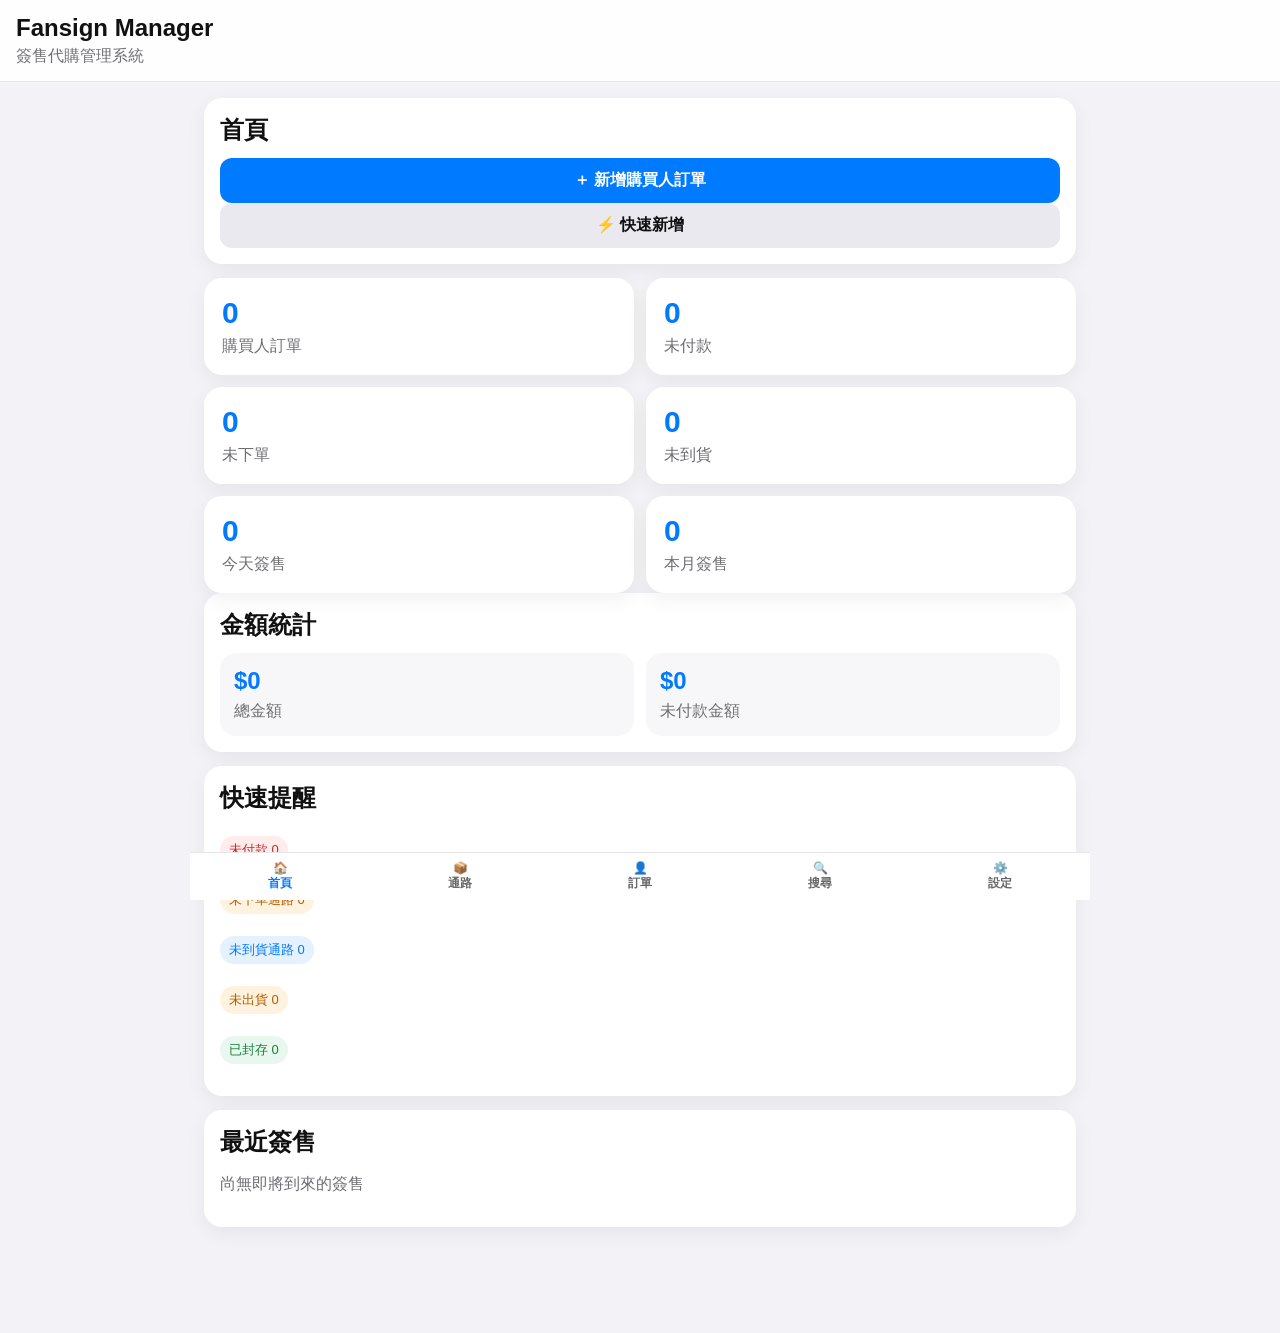
==== index.html @ eebcd658 "Move utils to utils.js" ====
<!DOCTYPE html>
<html lang="zh-Hant">
<head>
  <meta charset="UTF-8" />
  <meta name="viewport" content="width=device-width, initial-scale=1.0" />
  <title>Fansign Manager</title>
  <link rel="stylesheet" href="style.css" />
</head>
<body>

<header class="app-header">
  <h1>Fansign Manager</h1>
  <p>簽售代購管理系統</p>
</header>

<main class="app-main">

  <section id="page-home" class="page active">
    <div class="card hero-card">
      <h2>首頁</h2>
      <button class="primary-btn" onclick="openBuyerOrderForm()">＋ 新增購買人訂單</button>
      <button class="secondary-btn" onclick="openQuickAddForm()">⚡ 快速新增</button>
    </div>

    <div class="grid dashboard-grid">
      <div class="stat-card"><span id="statOrders">0</span><p>購買人訂單</p></div>
      <div class="stat-card"><span id="statUnpaid">0</span><p>未付款</p></div>
      <div class="stat-card"><span id="statNotOrdered">0</span><p>未下單</p></div>
      <div class="stat-card"><span id="statNotArrived">0</span><p>未到貨</p></div>
      <div class="stat-card"><span id="statTodayFansign">0</span><p>今天簽售</p></div>
      <div class="stat-card"><span id="statMonthFansign">0</span><p>本月簽售</p></div>
    </div>

    <div class="card">
      <h2>金額統計</h2>
      <div class="money-grid">
        <div>
          <strong id="statTotalAmount">$0</strong>
          <p>總金額</p>
        </div>
        <div>
          <strong id="statUnpaidAmount">$0</strong>
          <p>未付款金額</p>
        </div>
      </div>
    </div>

    <div class="card">
      <h2>快速提醒</h2>
      <div id="homeAlerts"></div>
    </div>

    <div class="card">
      <h2>最近簽售</h2>
      <div id="upcomingFansigns"></div>
    </div>
  </section>

  <section id="page-channel-orders" class="page">
    <div class="card">
      <h2>通路訂單</h2>
      <button class="primary-btn" onclick="openChannelOrderForm()">＋ 新增通路訂單</button>
      <input id="channelOrderSearch" class="search-input" placeholder="搜尋藝人 / 通路 / 批次" oninput="renderChannelOrders()" />
    </div>
    <div id="channelOrderList"></div>
    <div class="card">
      <h2>通路時間軸</h2>
      <div id="channelTimeline"></div>
    </div>
  </section>

  <section id="page-buyer-orders" class="page">
    <div class="card">
      <h2>購買人訂單</h2>
      <button class="primary-btn" onclick="openBuyerOrderForm()">＋ 新增購買人訂單</button>
      <input id="buyerOrderSearch" class="search-input" placeholder="搜尋購買人 / 藝人 / 通路" oninput="renderBuyerOrders()" />
      <div class="filter-row">
        <button id="buyerFilterActive" class="filter-btn active" onclick="setBuyerOrderFilter('active')">進行中</button>
        <button id="buyerFilterUnpaid" class="filter-btn" onclick="setBuyerOrderFilter('unpaid')">未付款</button>
        <button id="buyerFilterPaid" class="filter-btn" onclick="setBuyerOrderFilter('paid')">已付款</button>
        <button id="buyerFilterArchived" class="filter-btn" onclick="setBuyerOrderFilter('archived')">已封存</button>
        <button id="buyerFilterAll" class="filter-btn" onclick="setBuyerOrderFilter('all')">全部</button>
      </div>
    </div>
    <div id="buyerOrderList"></div>
  </section>

  <section id="page-search" class="page">
    <div class="card">
      <h2>搜尋</h2>
      <input id="globalSearch" class="search-input" placeholder="搜尋購買人、藝人、通路、批次" oninput="renderSearch()" />
    </div>
    <div id="searchResults"></div>
  </section>

  <section id="page-settings" class="page">
    <div class="card">
      <h2>設定</h2>
      <p class="muted">管理會重複使用的資料。V4.3 Final</p>
    </div>

    <div class="card">
      <h3>🎤 藝人管理</h3>
      <div class="row">
        <input id="artistInput" placeholder="新增藝人，例如 Yuju" />
        <button onclick="addMaster('artists','artistInput')">新增</button>
      </div>
      <div id="artistList"></div>
    </div>

    <div class="card">
      <h3>🏪 通路管理</h3>
      <div class="row">
        <input id="channelInput" placeholder="新增通路，例如 Soundwave" />
        <button onclick="addMaster('channels','channelInput')">新增</button>
      </div>
      <div id="channelList"></div>
    </div>

    <div class="card">
      <h3>💿 專輯類型管理</h3>
      <div class="row">
        <input id="albumTypeInput" placeholder="新增類型，例如 線上" />
        <button onclick="addMaster('albumTypes','albumTypeInput')">新增</button>
      </div>
      <div id="albumTypeList"></div>
    </div>

    <div class="card">
      <h3>👤 購買人管理</h3>
      <div class="row">
        <input id="buyerInput" placeholder="新增購買人，例如 小明" />
        <button onclick="addMaster('buyers','buyerInput')">新增</button>
      </div>
      <div id="buyerList"></div>
    </div>

    <div class="card backup-center-card">
      <h3>🛡️ 備份中心</h3>
      <p class="muted">建立備份後會直接存進瀏覽器備份紀錄，不用再自己保存一大串代碼。</p>

      <div class="backup-summary-grid">
        <div class="backup-summary-item">
          <strong id="backupCount">0</strong>
          <span>備份數</span>
        </div>
        <div class="backup-summary-item">
          <strong id="backupLastTime">尚無</strong>
          <span>上次備份</span>
        </div>
      </div>

      <div class="row">
        <input id="backupNameInput" placeholder="備份名稱，例如 V4.3 Final
        <button class="primary-btn" onclick="manualCreateBackup()">建立備份</button>
      </div>

      <div id="backupCenterList"></div>
    </div>

    <div class="card">
      <h3>💾 匯出 / 匯入 JSON</h3>
      <p class="muted">這是第二層保險；平常用上面的備份中心即可。</p>
      <button class="secondary-btn" onclick="exportBackup()">產生 JSON 備份</button>
      <textarea id="backupBox" placeholder="備份內容會出現在這裡，也可以貼上備份資料"></textarea>
      <button class="primary-btn" onclick="importBackup()">從 JSON 還原</button>
      <button class="danger-btn" onclick="clearAll()">清空全部資料</button>
    </div>

  </section>

</main>

<nav class="bottom-nav">
  <button class="active" onclick="switchPage('home', this)">🏠<br>首頁</button>
  <button onclick="switchPage('channel-orders', this)">📦<br>通路</button>
  <button onclick="switchPage('buyer-orders', this)">👤<br>訂單</button>
  <button onclick="switchPage('search', this)">🔍<br>搜尋</button>
  <button onclick="switchPage('settings', this)">⚙️<br>設定</button>
</nav>

<div id="modal" class="modal hidden">
  <div class="modal-panel">
    <div class="modal-header">
      <h2 id="modalTitle">新增</h2>
      <button class="icon-btn" onclick="closeModal()">✕</button>
    </div>
    <div id="modalBody"></div>
  </div>
</div>

<script src="js/config.js"></script>
<script src="js/utils.js"></script>
<script src="app.js"></script>
</body>
</html>
---- style.css ----
:root {
  --bg: #f2f2f7;
  --card: #ffffff;
  --text: #111111;
  --muted: #6e6e73;
  --line: #e5e5ea;
  --blue: #007aff;
  --green: #34c759;
  --red: #ff3b30;
  --orange: #ff9500;
  --shadow: 0 6px 20px rgba(0,0,0,.06);
}

* { box-sizing: border-box; }

body {
  margin: 0;
  font-family: -apple-system, BlinkMacSystemFont, "Microsoft JhengHei", sans-serif;
  background: var(--bg);
  color: var(--text);
}

.app-header {
  position: sticky;
  top: 0;
  z-index: 10;
  background: rgba(255,255,255,.92);
  backdrop-filter: blur(14px);
  border-bottom: 1px solid var(--line);
  padding: 14px 16px;
}

.app-header h1 { margin: 0; font-size: 24px; }
.app-header p { margin: 4px 0 0; color: var(--muted); }

.app-main {
  max-width: 900px;
  margin: 0 auto;
  padding: 14px;
  padding-bottom: 92px;
}

.page { display: none; }
.page.active { display: block; }

.card {
  background: var(--card);
  border-radius: 18px;
  padding: 16px;
  margin-bottom: 14px;
  box-shadow: var(--shadow);
}

.hero-card { margin-top: 2px; }

.card h2, .card h3 { margin: 0 0 12px; }
.muted { color: var(--muted); }

.grid {
  display: grid;
  grid-template-columns: repeat(2, 1fr);
  gap: 12px;
}

.stat-card {
  background: white;
  border-radius: 18px;
  padding: 18px;
  box-shadow: var(--shadow);
}

.stat-card span {
  display: block;
  font-size: 30px;
  font-weight: 900;
  color: var(--blue);
}

.stat-card p {
  margin: 6px 0 0;
  color: var(--muted);
}

input, select, textarea, button {
  width: 100%;
  font: inherit;
  border-radius: 12px;
}

input, select, textarea {
  border: 1px solid var(--line);
  padding: 12px;
  background: white;
}

textarea {
  min-height: 120px;
  resize: vertical;
}

button {
  border: none;
  padding: 12px;
  font-weight: 800;
}

.primary-btn { background: var(--blue); color: white; }
.secondary-btn { background: #e9e9ef; color: #111; }
.danger-btn { background: var(--red); color: white; }
.icon-btn { width: auto; background: transparent; font-size: 20px; }

.row {
  display: grid;
  grid-template-columns: 1fr 86px;
  gap: 8px;
}

.search-input { margin-top: 8px; }

.list-item {
  border-top: 1px solid var(--line);
  padding: 12px 0;
  display: grid;
  grid-template-columns: 1fr auto auto;
  gap: 8px;
  align-items: center;
}

.list-item strong { word-break: break-all; }

.small-btn {
  width: auto;
  padding: 8px 10px;
  font-size: 14px;
}

.edit-btn { background: #fff3df; color: #a45700; }
.delete-btn { background: #ffecec; color: #c62828; }

.order-card {
  background: white;
  border-radius: 18px;
  padding: 16px;
  margin-bottom: 14px;
  box-shadow: var(--shadow);
}

.order-title {
  font-size: 18px;
  font-weight: 900;
  margin-bottom: 4px;
}

.order-subtitle {
  color: var(--muted);
  line-height: 1.5;
  margin: 2px 0 8px;
}

.stats-row {
  display: grid;
  grid-template-columns: repeat(3, 1fr);
  gap: 8px;
  margin: 12px 0;
}

.mini-stat {
  background: #f7f7f9;
  border-radius: 14px;
  padding: 10px;
}

.mini-stat strong {
  display: block;
  font-size: 20px;
}

.mini-stat span {
  color: var(--muted);
  font-size: 13px;
}

.badge {
  display: inline-block;
  padding: 5px 9px;
  border-radius: 999px;
  font-size: 13px;
  margin: 6px 4px 0 0;
  background: #eee;
}

.badge.blue { background: #e5f1ff; color: #007aff; }
.badge.green { background: #e8f8ee; color: #16803c; }
.badge.red { background: #ffecec; color: #c62828; }
.badge.orange { background: #fff3df; color: #b35b00; }
.badge.gray { background: #eeeeef; color: #666; }

.pay-toggle, .status-toggle {
  width: auto;
  min-width: 70px;
  border-radius: 999px;
  font-size: 15px;
  padding: 8px 14px;
}

.button-row {
  display: flex;
  gap: 8px;
  margin-top: 10px;
}

.button-row button { flex: 1; }

.bottom-nav {
  position: fixed;
  left: 0;
  right: 0;
  bottom: 0;
  max-width: 900px;
  margin: 0 auto;
  background: white;
  border-top: 1px solid var(--line);
  display: grid;
  grid-template-columns: repeat(5, 1fr);
  z-index: 20;
}

.bottom-nav button {
  background: white;
  color: #666;
  border-radius: 0;
  font-size: 12px;
  padding: 8px 0;
}

.bottom-nav button.active { color: var(--blue); }

.modal {
  position: fixed;
  inset: 0;
  background: rgba(0,0,0,.35);
  z-index: 50;
  display: flex;
  align-items: flex-end;
}

.modal.hidden { display: none; }

.modal-panel {
  width: 100%;
  max-width: 900px;
  margin: 0 auto;
  background: white;
  border-radius: 22px 22px 0 0;
  padding: 16px;
  max-height: 88vh;
  overflow: auto;
}

.modal-header {
  display: flex;
  justify-content: space-between;
  align-items: center;
}

.form-field { margin-bottom: 10px; }

.form-field label {
  display: block;
  font-weight: 800;
  margin-bottom: 5px;
}

.warning {
  color: var(--red);
  font-weight: 700;
  margin-top: 8px;
}

@media (min-width: 768px) {
  .modal { align-items: center; }
  .modal-panel { border-radius: 22px; }
}

.green-btn { background: var(--green); color: white; }
.blue-btn { background: var(--blue); color: white; }
.orange-btn { background: var(--orange); color: white; }
.gray-btn { background: #e9e9ef; color: #333; }
.red-btn { background: var(--red); color: white; }

.backup-item {
  border-top: 1px solid var(--line);
  padding: 12px 0;
}

.backup-time {
  font-weight: 800;
}

.backup-actions {
  display: flex;
  gap: 8px;
  margin-top: 8px;
}

.backup-actions button {
  flex: 1;
}

.suggestion-box {
  background: white;
  border: 1px solid var(--line);
  border-radius: 14px;
  margin-top: 6px;
  overflow: hidden;
  max-height: 220px;
  overflow-y: auto;
}

.suggestion-item {
  padding: 12px;
  border-top: 1px solid var(--line);
}

.suggestion-item:first-child {
  border-top: none;
}

.suggestion-item:active {
  background: #f2f2f7;
}

.suggestion-primary {
  font-weight: 900;
}

.suggestion-secondary {
  font-size: 13px;
  color: var(--muted);
  margin-top: 2px;
}

.selected-hint {
  margin-top: 6px;
  padding: 8px 10px;
  border-radius: 12px;
  background: #e5f1ff;
  color: #007aff;
  font-size: 14px;
}

.group-card {
  background: white;
  border-radius: 18px;
  margin-bottom: 14px;
  box-shadow: var(--shadow);
  overflow: hidden;
}

.group-header {
  padding: 14px 16px;
  border-bottom: 1px solid var(--line);
}

.group-title {
  font-size: 18px;
  font-weight: 900;
}

.group-summary {
  color: var(--muted);
  font-size: 14px;
  margin-top: 4px;
}

.group-body {
  padding: 14px;
}

.group-toggle {
  background: transparent;
  color: var(--blue);
  padding: 6px 0 0;
  text-align: left;
}

.compact-order-card {
  box-shadow: none;
  border: 1px solid var(--line);
  margin-bottom: 10px;
}

.filter-row {
  display: flex;
  gap: 8px;
  margin-top: 10px;
}

.filter-btn {
  background: #e9e9ef;
  color: #333;
  padding: 9px;
}

.filter-btn.active {
  background: var(--blue);
  color: white;
}

.buyer-mini-list {
  border-top: 1px solid var(--line);
  margin-top: 12px;
  padding-top: 10px;
}

.buyer-mini-item {
  display: grid;
  grid-template-columns: 1fr auto auto auto;
  gap: 8px;
  align-items: center;
  padding: 8px 0;
  border-top: 1px solid #f0f0f2;
}

.buyer-mini-item:first-child {
  border-top: none;
}

.buyer-mini-name {
  font-weight: 800;
}

.clickable-badge {
  cursor: pointer;
}

.buyer-group-card {
  background: white;
  border-radius: 18px;
  margin-bottom: 14px;
  box-shadow: var(--shadow);
  overflow: hidden;
}

.buyer-group-header {
  padding: 14px 16px;
  border-bottom: 1px solid var(--line);
}

.buyer-group-title {
  font-size: 18px;
  font-weight: 900;
}

.buyer-group-summary {
  color: var(--muted);
  font-size: 14px;
  margin-top: 4px;
}

.buyer-group-body {
  padding: 14px;
}

.buyer-group-toggle {
  background: transparent;
  color: var(--blue);
  padding: 6px 0 0;
  text-align: left;
}

.compact-buyer-order {
  box-shadow: none;
  border: 1px solid var(--line);
  margin-bottom: 10px;
}

.money-grid {
  display: grid;
  grid-template-columns: repeat(2, 1fr);
  gap: 12px;
}

.money-grid div {
  background: #f7f7f9;
  border-radius: 16px;
  padding: 14px;
}

.money-grid strong {
  display: block;
  font-size: 24px;
  color: var(--blue);
}

.money-grid p {
  margin: 6px 0 0;
  color: var(--muted);
}

.timeline-item {
  border-left: 4px solid var(--blue);
  padding: 10px 0 10px 12px;
  margin: 8px 0;
}

.timeline-date {
  font-weight: 900;
  color: var(--blue);
}

.amount-badge {
  background: #f1ecff;
  color: #5b2bd6;
}

.ship-toggle {
  width: auto;
  min-width: 88px;
  border-radius: 999px;
  font-size: 15px;
  padding: 8px 14px;
  margin-top: 6px;
}

.archived-note {
  color: var(--green);
  font-weight: 800;
  margin-top: 8px;
}

.suggestion-primary .badge {
  margin-right: 6px;
}

.backup-center-card {
  border: 2px solid rgba(0, 122, 255, 0.18);
}

.backup-summary-grid {
  display: grid;
  grid-template-columns: repeat(2, 1fr);
  gap: 10px;
  margin: 12px 0;
}

.backup-summary-item {
  background: #f7f7f9;
  border-radius: 14px;
  padding: 12px;
}

.backup-summary-item strong {
  display: block;
  font-size: 20px;
}

.backup-list-item {
  border-top: 1px solid var(--line);
  padding: 12px 0;
}

.backup-list-title {
  font-weight: 900;
  margin-bottom: 4px;
}

.backup-list-meta {
  color: var(--muted);
  font-size: 13px;
  line-height: 1.5;
}

.quick-add-tabs {
  display: grid;
  grid-template-columns: repeat(2, 1fr);
  gap: 8px;
  margin-bottom: 12px;
}

.quick-add-tab.active {
  background: var(--blue);
  color: white;
}

.quick-preview-table {
  width: 100%;
  border-collapse: collapse;
  margin-top: 12px;
  font-size: 14px;
}

.quick-preview-table th,
.quick-preview-table td {
  border-bottom: 1px solid var(--line);
  padding: 8px 4px;
  text-align: left;
}

.quick-preview-warning {
  color: #ff3b30;
  font-weight: 800;
}

.delivery-checklist {
  display: flex;
  flex-wrap: wrap;
  gap: 8px;
  margin: 10px 0;
}

.delivery-step-btn {
  border: 1px solid var(--line);
  background: #f7f7f9;
  border-radius: 999px;
  padding: 8px 12px;
  font-size: 14px;
  font-weight: 800;
  cursor: pointer;
}

.delivery-step-btn.done {
  background: rgba(52, 199, 89, 0.14);
  color: var(--green);
  border-color: rgba(52, 199, 89, 0.35);
}

.alias-text {
  color: var(--muted);
  font-size: 13px;
  margin-top: 4px;
}

.alias-badge {
  display: inline-block;
  background: rgba(0, 122, 255, 0.10);
  color: var(--blue);
  border-radius: 999px;
  padding: 2px 8px;
  font-size: 12px;
  font-weight: 800;
  margin-left: 4px;
}

.buyer-tree {
  display: grid;
  gap: 12px;
}

.tree-node {
  background: var(--card);
  border: 1px solid var(--line);
  border-radius: 18px;
  overflow: hidden;
}

.tree-node-header {
  width: 100%;
  border: 0;
  background: transparent;
  padding: 14px 16px;
  display: flex;
  justify-content: space-between;
  align-items: center;
  text-align: left;
  font-weight: 900;
  cursor: pointer;
}

.tree-node-header:hover {
  background: rgba(0, 122, 255, 0.06);
}

.tree-node-title {
  display: flex;
  align-items: center;
  gap: 8px;
}

.tree-node-count {
  color: var(--muted);
  font-size: 13px;
  font-weight: 800;
}

.tree-node-body {
  padding: 0 12px 12px 12px;
}

.tree-level-artist {
  margin-left: 10px;
}

.tree-level-channel {
  margin-left: 20px;
}

.tree-level-detail {
  margin-left: 30px;
}

.tree-detail-card {
  background: #f7f7f9;
  border-radius: 16px;
  padding: 10px 12px;
  margin: 8px 0;
}

.tree-detail-header {
  width: 100%;
  border: 0;
  background: transparent;
  padding: 4px 0;
  text-align: left;
  font-weight: 900;
  cursor: pointer;
}

.tree-order-wrap {
  margin-top: 8px;
}

.tree-empty {
  padding: 16px;
  color: var(--muted);
}
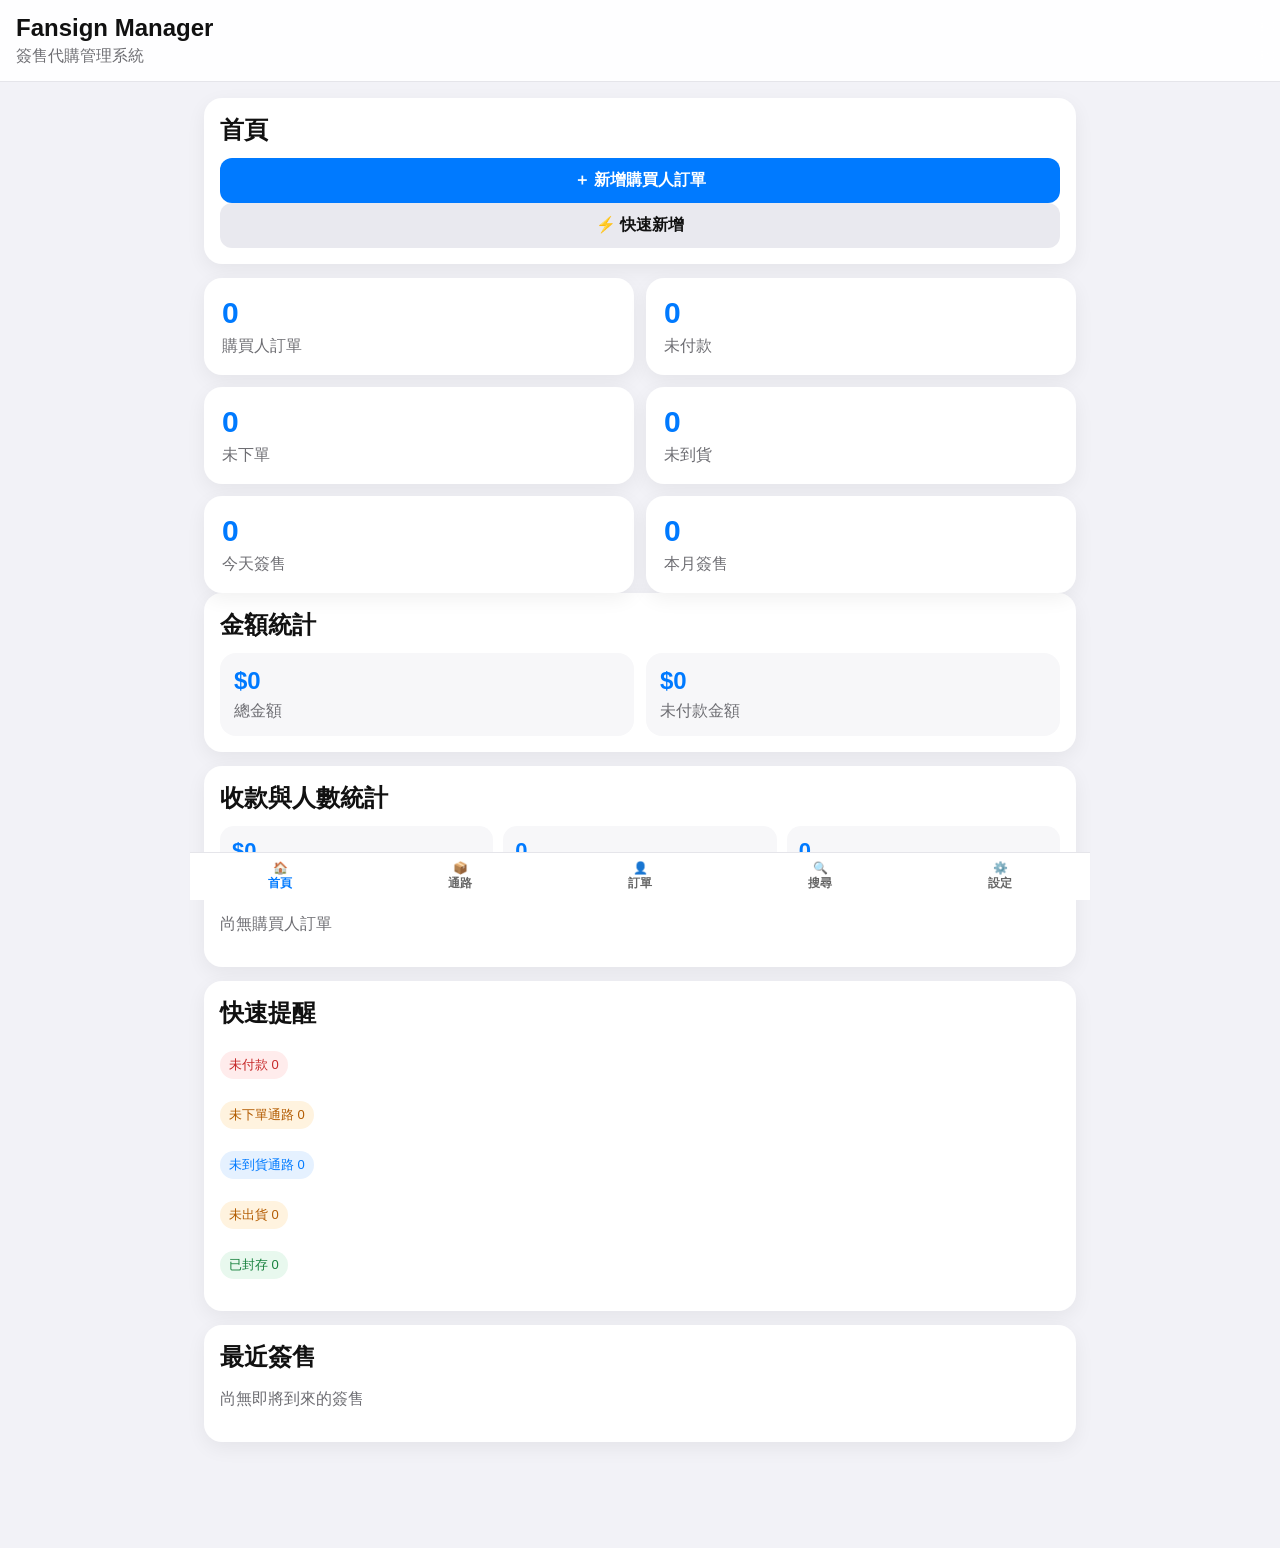
==== commit 596bb02c: "Release Fansign Manager V5.2" ====
--- a/index.html
+++ b/index.html
@@ -2,7 +2,7 @@
 <html lang="zh-Hant">
 <head>
   <meta charset="UTF-8" />
-  <meta name="viewport" content="width=device-width, initial-scale=1.0" />
+  <meta name="viewport" content="width=device-width, initial-scale=1.0, maximum-scale=1.0, user-scalable=no" />
   <title>Fansign Manager</title>
   <link rel="stylesheet" href="style.css" />
 </head>
@@ -45,6 +45,16 @@
       </div>
     </div>
 
+    <div class="card receipt-stats-card">
+      <h2>收款與人數統計</h2>
+      <div class="receipt-summary-grid">
+        <div><strong id="statReceivedAmount">$0</strong><span>已收金額</span></div>
+        <div><strong id="statPaidBuyerCount">0</strong><span>已付款人數</span></div>
+        <div><strong id="statBuyerCount">0</strong><span>有訂單人數</span></div>
+      </div>
+      <div id="buyerPurchaseStats"></div>
+    </div>
+
     <div class="card">
       <h2>快速提醒</h2>
       <div id="homeAlerts"></div>
@@ -96,47 +106,166 @@
   <section id="page-settings" class="page">
     <div class="card">
       <h2>設定</h2>
-      <p class="muted">管理會重複使用的資料。V4.3 Final</p>
-    </div>
-
-    <div class="card">
-      <h3>🎤 藝人管理</h3>
+      <p class="muted">管理會重複使用的資料。V5.2</p>
+    </div>
+
+    <details class="card settings-tree user-guide">
+      <summary>📘 功能使用說明書</summary>
+      <div class="settings-tree-body user-guide-body">
+        <details open>
+          <summary>1. 建議使用順序</summary>
+          <ol>
+            <li>先到設定建立藝人、通路、專輯類型與批次。</li>
+            <li>到「通路」建立通路總訂單與總下單數。</li>
+            <li>使用一般新增或快速新增，建立購買人訂單。</li>
+            <li>到確認中心核對付款時間、數量與金額。</li>
+            <li>完成登記與出貨後，把通路訂單放進完成群組。</li>
+          </ol>
+        </details>
+
+        <details>
+          <summary>2. 通路訂單</summary>
+          <ul>
+            <li>通路訂單依「藝人 → 通路 → 批次」分類。</li>
+            <li>總下單數會自動扣除已登記數量並顯示剩餘。</li>
+            <li>購買日期可輸入兩筆，例如 <code>0812 0815</code>。</li>
+            <li>簽售日期可輸入一筆，例如 <code>0820</code>。</li>
+            <li>「＋ 賣貨便連結」可輸入網址；儲存後可一鍵複製。</li>
+            <li>「💰 批量改金額」可輸入 <code>1=200 2=350</code>，依數量批量更新金額。</li>
+          </ul>
+        </details>
+
+        <details>
+          <summary>3. 快速新增購買人訂單</summary>
+          <ul>
+            <li>「多人同通路」：先選通路，再逐列輸入購買人、數量、金額與備註。</li>
+            <li>「同一人多通路」：先選購買人，再逐列選擇不同通路。</li>
+            <li>統一價格可設定 <code>1＝200、2＝350</code>，數量改變時自動帶入金額。</li>
+            <li>通路下拉只顯示尚未登記完成的訂單。</li>
+            <li>快速新增預設為已付款，建立前可先按「預覽」。</li>
+          </ul>
+        </details>
+
+        <details>
+          <summary>4. 購買人訂單</summary>
+          <ul>
+            <li>訂單依購買人、藝人、通路與詳細訂單分層收合。</li>
+            <li>離開訂單頁面後，所有 Tree View 會自動收起。</li>
+            <li>可切換付款狀態，並勾選建立賣場、下單及出貨。</li>
+            <li>若姓名建議沒有被選取，系統會帶入第一位符合者並顯示警告符號。</li>
+            <li>購買日期、簽售日期與賣貨便連結會跟通路訂單同步。</li>
+          </ul>
+        </details>
+
+        <details>
+          <summary>5. 訂單確認中心</summary>
+          <ul>
+            <li>自動列出所有購買人訂單。</li>
+            <li>分別確認付款時間、數量及金額。</li>
+            <li>確認付款時間時會記錄當下時間並設為已付款。</li>
+            <li>訂單金額被修改後，金額確認狀態會自動取消。</li>
+          </ul>
+        </details>
+
+        <details>
+          <summary>6. 完成專區</summary>
+          <ul>
+            <li>通路登記數量已滿，且所有購買人訂單都已出貨後，即符合完成條件。</li>
+            <li>符合條件但尚未分類時，系統會跳出提醒。</li>
+            <li>可選擇既有群組，或建立自訂名稱的新群組。</li>
+            <li>加入群組後，通路訂單狀態會自動改為「已完成」。</li>
+          </ul>
+        </details>
+
+        <details>
+          <summary>7. 備份與資料安全</summary>
+          <ul>
+            <li>重要修改前建議先在備份中心建立手動備份。</li>
+            <li>JSON 匯出可作為第二份外部備份。</li>
+            <li>匯入舊版備份時，系統會自動升級資料格式。</li>
+            <li>「清空全部資料」無法復原，操作前務必確認已有備份。</li>
+          </ul>
+        </details>
+      </div>
+    </details>
+
+    <details class="card settings-tree">
+      <summary>🎤 藝人管理</summary>
+      <div class="settings-tree-body">
       <div class="row">
         <input id="artistInput" placeholder="新增藝人，例如 Yuju" />
         <button onclick="addMaster('artists','artistInput')">新增</button>
       </div>
       <div id="artistList"></div>
-    </div>
-
-    <div class="card">
-      <h3>🏪 通路管理</h3>
+      </div>
+    </details>
+
+    <details class="card settings-tree">
+      <summary>🏪 通路管理</summary>
+      <div class="settings-tree-body">
       <div class="row">
         <input id="channelInput" placeholder="新增通路，例如 Soundwave" />
         <button onclick="addMaster('channels','channelInput')">新增</button>
       </div>
       <div id="channelList"></div>
-    </div>
-
-    <div class="card">
-      <h3>💿 專輯類型管理</h3>
+      </div>
+    </details>
+
+    <details class="card settings-tree">
+      <summary>💿 專輯類型管理</summary>
+      <div class="settings-tree-body">
       <div class="row">
         <input id="albumTypeInput" placeholder="新增類型，例如 線上" />
         <button onclick="addMaster('albumTypes','albumTypeInput')">新增</button>
       </div>
       <div id="albumTypeList"></div>
-    </div>
-
-    <div class="card">
-      <h3>👤 購買人管理</h3>
+      </div>
+    </details>
+
+    <details class="card settings-tree">
+      <summary>📦 批次管理</summary>
+      <div class="settings-tree-body">
+      <div class="row">
+        <input id="batchInput" placeholder="新增批次，例如 第一批" />
+        <button onclick="addMaster('batches','batchInput')">新增</button>
+      </div>
+      <div id="batchList"></div>
+      </div>
+    </details>
+
+    <details class="card settings-tree">
+      <summary>👤 購買人管理</summary>
+      <div class="settings-tree-body">
       <div class="row">
         <input id="buyerInput" placeholder="新增購買人，例如 小明" />
         <button onclick="addMaster('buyers','buyerInput')">新增</button>
       </div>
       <div id="buyerList"></div>
-    </div>
-
-    <div class="card backup-center-card">
-      <h3>🛡️ 備份中心</h3>
+      </div>
+    </details>
+
+    <details class="card settings-tree">
+      <summary>✅ 訂單確認中心</summary>
+      <div class="settings-tree-body">
+        <p class="muted">自動帶入購買人訂單，逐項確認付款時間、數量與金額。</p>
+        <div id="orderConfirmationCenter"></div>
+      </div>
+    </details>
+
+    <details class="card settings-tree">
+      <summary>🏁 完成專區</summary>
+      <div class="settings-tree-body">
+        <p class="muted">登記數量已滿且全部出貨的通路訂單，會自動出現在可選清單。</p>
+        <input id="completionGroupName" placeholder="自訂 Tree View 名稱，例如 Yuju 七月場" />
+        <div id="completionEligibleOrders"></div>
+        <button class="primary-btn" onclick="createCompletionGroup()">建立完成群組</button>
+        <div id="completionGroupList"></div>
+      </div>
+    </details>
+
+    <details class="card settings-tree backup-center-card">
+      <summary>🛡️ 備份中心</summary>
+      <div class="settings-tree-body">
       <p class="muted">建立備份後會直接存進瀏覽器備份紀錄，不用再自己保存一大串代碼。</p>
 
       <div class="backup-summary-grid">
@@ -151,21 +280,24 @@
       </div>
 
       <div class="row">
-        <input id="backupNameInput" placeholder="備份名稱，例如 V4.3 Final
+        <input id="backupNameInput" placeholder="備份名稱，例如 V5.0 Final" />
         <button class="primary-btn" onclick="manualCreateBackup()">建立備份</button>
       </div>
 
       <div id="backupCenterList"></div>
-    </div>
-
-    <div class="card">
-      <h3>💾 匯出 / 匯入 JSON</h3>
+      </div>
+    </details>
+
+    <details class="card settings-tree">
+      <summary>💾 匯出 / 匯入 JSON</summary>
+      <div class="settings-tree-body">
       <p class="muted">這是第二層保險；平常用上面的備份中心即可。</p>
       <button class="secondary-btn" onclick="exportBackup()">產生 JSON 備份</button>
       <textarea id="backupBox" placeholder="備份內容會出現在這裡，也可以貼上備份資料"></textarea>
       <button class="primary-btn" onclick="importBackup()">從 JSON 還原</button>
       <button class="danger-btn" onclick="clearAll()">清空全部資料</button>
-    </div>
+      </div>
+    </details>
 
   </section>
 
--- a/style.css
+++ b/style.css
@@ -13,6 +13,13 @@
 
 * { box-sizing: border-box; }
 
+html,
+body,
+button,
+a {
+  touch-action: manipulation;
+}
+
 body {
   margin: 0;
   font-family: -apple-system, BlinkMacSystemFont, "Microsoft JhengHei", sans-serif;
@@ -583,6 +590,153 @@
   color: white;
 }
 
+.quick-entry-tabs {
+  display: grid;
+  grid-template-columns: repeat(2, 1fr);
+  gap: 8px;
+  margin-bottom: 16px;
+}
+
+.quick-entry-tab {
+  background: #e9e9ef;
+  color: #333;
+}
+
+.quick-entry-tab.active {
+  background: #333;
+  color: white;
+}
+
+.quick-price-panel {
+  border: 1px solid var(--line);
+  border-radius: 16px;
+  padding: 12px;
+  margin-bottom: 16px;
+  background: #f7f7f9;
+}
+
+.quick-price-panel summary,
+.settings-tree summary {
+  cursor: pointer;
+  font-weight: 900;
+}
+
+.quick-price-rule {
+  display: grid;
+  grid-template-columns: 1fr auto 1fr 42px;
+  gap: 8px;
+  align-items: end;
+  margin-bottom: 8px;
+}
+
+.quick-price-rule label {
+  color: var(--muted);
+  font-size: 12px;
+  font-weight: 800;
+}
+
+.quick-price-rule input {
+  margin: 4px 0 0;
+}
+
+.quick-price-remove {
+  width: 42px;
+  min-height: 42px;
+  margin: 0;
+  padding: 8px;
+  color: var(--red);
+  background: rgba(255, 59, 48, 0.12);
+}
+
+.quick-add-grid-head,
+.quick-add-row {
+  display: grid;
+  grid-template-columns: minmax(190px, 1.5fr) 130px 110px minmax(150px, 1fr) 42px;
+  gap: 8px;
+  align-items: start;
+}
+
+.quick-add-grid-head {
+  padding: 0 10px 6px;
+  color: var(--muted);
+  font-size: 13px;
+  font-weight: 800;
+}
+
+.quick-add-row {
+  padding: 10px;
+  margin-bottom: 10px;
+  background: #f7f7f9;
+  border: 1px solid var(--line);
+  border-radius: 14px;
+}
+
+.quick-add-cell input,
+.quick-add-cell select {
+  margin: 0;
+}
+
+.qty-stepper {
+  display: grid;
+  grid-template-columns: 38px minmax(48px, 1fr) 38px;
+  gap: 4px;
+}
+
+.qty-stepper button {
+  margin: 0;
+  padding: 8px 4px;
+  background: #e5f1ff;
+  color: var(--blue);
+}
+
+.qty-stepper input {
+  min-width: 0;
+  text-align: center;
+}
+
+.quick-add-cell-label {
+  display: none;
+  margin-bottom: 5px;
+  color: var(--muted);
+  font-size: 12px;
+  font-weight: 800;
+}
+
+.quick-row-suggestions {
+  max-height: 170px;
+}
+
+.quick-add-remove-btn {
+  width: 42px;
+  min-height: 42px;
+  margin: 0;
+  padding: 8px;
+  border-radius: 10px;
+  background: rgba(255, 59, 48, 0.12);
+  color: var(--red);
+}
+
+.quick-add-row-button {
+  margin-bottom: 16px;
+}
+
+.quick-add-actions {
+  display: grid;
+  grid-template-columns: 1fr 1.5fr;
+  gap: 8px;
+  margin-top: 12px;
+}
+
+.quick-preview-scroll {
+  overflow-x: auto;
+  -webkit-overflow-scrolling: touch;
+}
+
+.quick-preview-notice {
+  color: var(--orange);
+  font-weight: 800;
+}
+
 .quick-preview-table {
   width: 100%;
   border-collapse: collapse;
@@ -600,6 +754,42 @@
 .quick-preview-warning {
   color: #ff3b30;
   font-weight: 800;
+}
+
+@media (max-width: 640px) {
+  .quick-add-grid-head {
+    display: none;
+  }
+
+  .quick-add-row {
+    grid-template-columns: 1fr 1fr 42px;
+  }
+
+  .quick-add-primary-cell,
+  .quick-add-note-cell {
+    grid-column: 1 / -1;
+  }
+
+  .quick-add-cell-label {
+    display: block;
+  }
+
+  .quick-add-remove-btn {
+    grid-column: 3;
+    grid-row: 2;
+  }
+
+  .quick-add-actions {
+    grid-template-columns: 1fr;
+  }
+
+  .quick-price-rule {
+    grid-template-columns: 1fr 1fr 42px;
+  }
+
+  .quick-price-rule > span {
+    display: none;
+  }
 }
 
 .delivery-checklist {
@@ -724,3 +914,346 @@
   padding: 16px;
   color: var(--muted);
 }
+
+.buyer-warning {
+  color: #9a6700;
+  background: #fff7d6;
+  border: 1px solid #f2d675;
+  border-radius: 12px;
+  padding: 10px;
+  font-weight: 800;
+}
+
+.market-link {
+  display: inline-block;
+  width: auto;
+  margin: 8px 0;
+  padding: 8px 12px;
+  border-radius: 999px;
+  background: rgba(52, 199, 89, 0.14);
+  color: #16803c;
+  font-weight: 800;
+  text-decoration: none;
+  cursor: pointer;
+}
+
+.market-link-empty {
+  background: #e9e9ef;
+  color: #555;
+}
+
+.quick-date-panel {
+  margin: 10px 0;
+  padding: 12px;
+  border: 1px solid var(--line);
+  border-radius: 14px;
+  background: #f7f7f9;
+}
+
+.quick-date-grid {
+  display: grid;
+  grid-template-columns: repeat(2, minmax(0, 1fr));
+  gap: 10px;
+  margin-top: 8px;
+}
+
+.quick-date-grid label {
+  color: var(--muted);
+  font-size: 13px;
+  font-weight: 800;
+}
+
+.quick-date-grid input {
+  margin-top: 5px;
+}
+
+.quick-date-buttons {
+  display: flex;
+  flex-wrap: wrap;
+  gap: 7px;
+  margin: 2px 0 10px;
+}
+
+.quick-date-buttons button {
+  width: auto;
+  padding: 8px 12px;
+  border-radius: 999px;
+  background: #e5f1ff;
+  color: var(--blue);
+  cursor: pointer;
+}
+
+.quick-add-date-panel {
+  margin: 8px 0 14px;
+  padding: 12px;
+  border: 1px solid var(--line);
+  border-radius: 14px;
+  background: #eef6ff;
+}
+
+.order-date-summary {
+  display: flex;
+  flex-wrap: wrap;
+  gap: 6px;
+  margin: 7px 0;
+}
+
+.order-date-summary span {
+  padding: 6px 9px;
+  border-radius: 999px;
+  background: #fff3df;
+  color: #945000;
+  font-size: 12px;
+  font-weight: 800;
+}
+
+.confirmation-list,
+.completion-groups {
+  display: grid;
+  gap: 10px;
+  margin-top: 12px;
+}
+
+.confirmation-item {
+  padding: 12px;
+  border: 1px solid var(--line);
+  border-radius: 14px;
+  background: #fff;
+}
+
+.confirmation-item.completed {
+  background: #f0fbf4;
+  border-color: rgba(52, 199, 89, 0.35);
+}
+
+.confirmation-title strong,
+.confirmation-title span {
+  display: block;
+}
+
+.confirmation-title span {
+  margin-top: 4px;
+  color: var(--muted);
+  font-size: 13px;
+}
+
+.confirmation-values,
+.confirmation-actions {
+  display: grid;
+  grid-template-columns: repeat(3, minmax(0, 1fr));
+  gap: 6px;
+  margin-top: 10px;
+}
+
+.confirmation-values span {
+  padding: 7px;
+  border-radius: 9px;
+  background: #f7f7f9;
+  font-size: 13px;
+}
+
+.confirmation-btn {
+  padding: 9px 6px;
+  background: #e9e9ef;
+  color: #333;
+  font-size: 12px;
+}
+
+.confirmation-btn.done {
+  background: var(--green);
+  color: #fff;
+}
+
+.completion-selector {
+  display: grid;
+  gap: 8px;
+  margin: 12px 0;
+  padding: 12px;
+  border: 1px solid var(--line);
+  border-radius: 14px;
+  background: #f7f7f9;
+}
+
+.completion-selector label {
+  display: grid;
+  grid-template-columns: 22px 1fr;
+  gap: 8px;
+  align-items: start;
+  padding: 7px 0;
+}
+
+.completion-selector input[type="checkbox"] {
+  width: 20px;
+  height: 20px;
+  margin: 0;
+}
+
+.completion-tree-group {
+  overflow: hidden;
+  border: 1px solid var(--line);
+  border-radius: 14px;
+  background: #fff;
+}
+
+.completion-tree-group > summary {
+  padding: 13px;
+  cursor: pointer;
+  font-weight: 900;
+}
+
+.completion-tree-group > summary span {
+  float: right;
+  color: var(--blue);
+  font-size: 13px;
+}
+
+.completion-tree-body {
+  display: grid;
+  gap: 8px;
+  padding: 0 13px 13px;
+  border-top: 1px solid var(--line);
+}
+
+.completion-order-row {
+  padding: 10px;
+  border-radius: 10px;
+  background: #f7f7f9;
+}
+
+.completion-order-row span,
+.completion-order-row small {
+  display: block;
+}
+
+.completion-order-row small {
+  margin-top: 4px;
+  color: var(--muted);
+}
+
+.channel-tree {
+  display: grid;
+  gap: 12px;
+}
+
+.receipt-summary-grid {
+  display: grid;
+  grid-template-columns: repeat(3, 1fr);
+  gap: 10px;
+  margin-bottom: 14px;
+}
+
+.receipt-summary-grid div {
+  background: #f7f7f9;
+  border-radius: 14px;
+  padding: 12px;
+}
+
+.receipt-summary-grid strong,
+.receipt-summary-grid span {
+  display: block;
+}
+
+.receipt-summary-grid strong {
+  color: var(--blue);
+  font-size: 22px;
+}
+
+.receipt-summary-grid span {
+  margin-top: 4px;
+  color: var(--muted);
+  font-size: 13px;
+}
+
+.receipt-table-wrap {
+  overflow-x: auto;
+  -webkit-overflow-scrolling: touch;
+}
+
+.receipt-table {
+  width: 100%;
+  min-width: 520px;
+  border-collapse: collapse;
+  font-size: 14px;
+}
+
+.receipt-table th,
+.receipt-table td {
+  padding: 9px 6px;
+  border-bottom: 1px solid var(--line);
+  text-align: left;
+}
+
+.settings-tree {
+  padding: 0;
+  overflow: hidden;
+}
+
+.settings-tree > summary {
+  list-style: none;
+  padding: 16px;
+  font-size: 18px;
+}
+
+.settings-tree > summary::-webkit-details-marker {
+  display: none;
+}
+
+.settings-tree > summary::after {
+  content: "▶";
+  float: right;
+  color: var(--blue);
+}
+
+.settings-tree[open] > summary::after {
+  content: "▼";
+}
+
+.settings-tree-body {
+  padding: 0 16px 16px;
+  border-top: 1px solid var(--line);
+}
+
+.user-guide-body {
+  display: grid;
+  gap: 9px;
+  padding-top: 12px;
+}
+
+.user-guide-body > details {
+  overflow: hidden;
+  border: 1px solid var(--line);
+  border-radius: 12px;
+  background: #f7f7f9;
+}
+
+.user-guide-body > details > summary {
+  padding: 11px 12px;
+  cursor: pointer;
+  font-weight: 900;
+}
+
+.user-guide-body ol,
+.user-guide-body ul {
+  margin: 0;
+  padding: 0 30px 12px 38px;
+  line-height: 1.7;
+}
+
+.user-guide-body code {
+  padding: 2px 5px;
+  border-radius: 5px;
+  background: #e5f1ff;
+  color: var(--blue);
+}
+
+@media (max-width: 640px) {
+  .receipt-summary-grid {
+    grid-template-columns: 1fr;
+  }
+
+  .quick-date-grid,
+  .confirmation-values,
+  .confirmation-actions {
+    grid-template-columns: 1fr;
+  }
+}
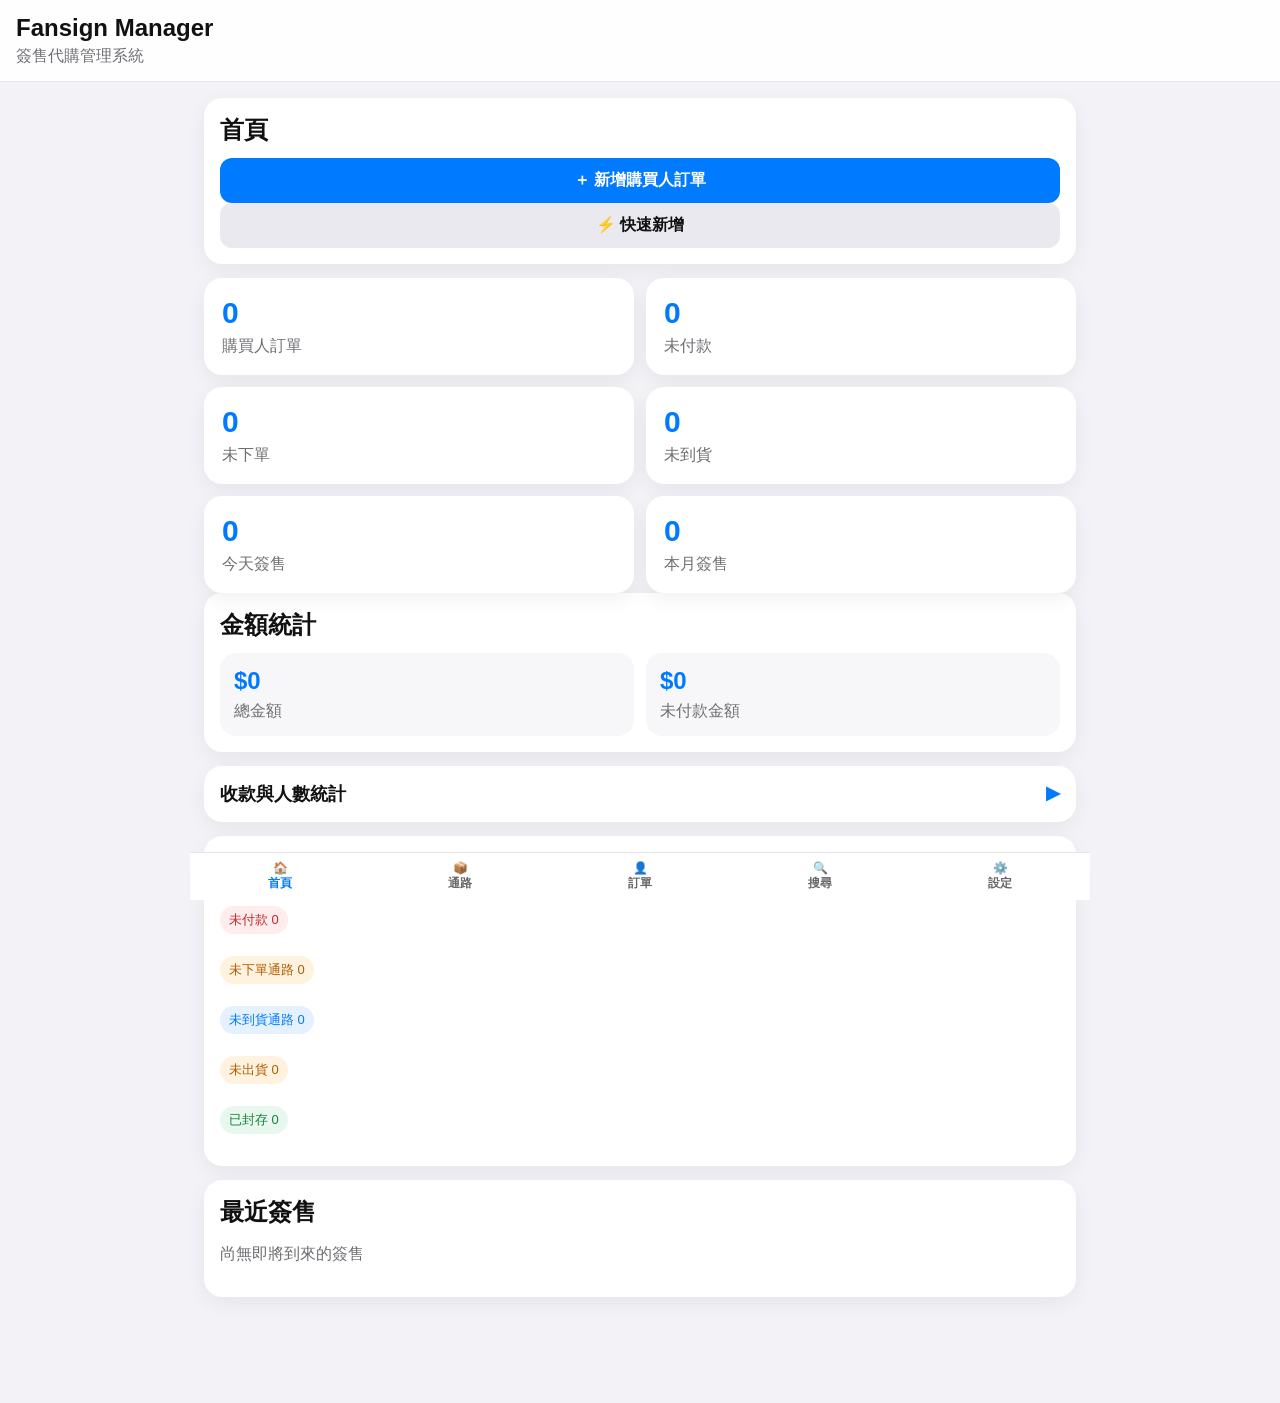
==== commit 6f01d407: "Release Fansign Manager V5.3" ====
--- a/index.html
+++ b/index.html
@@ -45,15 +45,17 @@
       </div>
     </div>
 
-    <div class="card receipt-stats-card">
-      <h2>收款與人數統計</h2>
-      <div class="receipt-summary-grid">
-        <div><strong id="statReceivedAmount">$0</strong><span>已收金額</span></div>
-        <div><strong id="statPaidBuyerCount">0</strong><span>已付款人數</span></div>
-        <div><strong id="statBuyerCount">0</strong><span>有訂單人數</span></div>
-      </div>
-      <div id="buyerPurchaseStats"></div>
-    </div>
+    <details class="card receipt-stats-card home-stats-tree">
+      <summary>收款與人數統計</summary>
+      <div class="home-stats-tree-body">
+        <div class="receipt-summary-grid">
+          <div><strong id="statReceivedAmount">$0</strong><span>已收金額</span></div>
+          <div><strong id="statPaidBuyerCount">0</strong><span>已付款人數</span></div>
+          <div><strong id="statBuyerCount">0</strong><span>有訂單人數</span></div>
+        </div>
+        <div id="buyerPurchaseStats"></div>
+      </div>
+    </details>
 
     <div class="card">
       <h2>快速提醒</h2>
@@ -80,6 +82,17 @@
   </section>
 
   <section id="page-buyer-orders" class="page">
+    <div class="card buyer-bundle-section">
+      <div class="section-heading-row">
+        <div>
+          <h2>單人多通路訂單</h2>
+          <p class="muted">選取同一位購買人的指定訂單，另外匯集顯示。</p>
+        </div>
+        <button class="primary-btn compact-action" onclick="openBuyerBundleForm()">＋ 建立匯集訂單</button>
+      </div>
+      <input id="buyerBundleSearch" class="search-input" placeholder="搜尋購買人 / 群組名稱 / 通路" oninput="renderBuyerBundles()" />
+      <div id="buyerBundleList"></div>
+    </div>
     <div class="card">
       <h2>購買人訂單</h2>
       <button class="primary-btn" onclick="openBuyerOrderForm()">＋ 新增購買人訂單</button>
@@ -106,7 +119,7 @@
   <section id="page-settings" class="page">
     <div class="card">
       <h2>設定</h2>
-      <p class="muted">管理會重複使用的資料。V5.2</p>
+      <p class="muted">管理會重複使用的資料。V5.3</p>
     </div>
 
     <details class="card settings-tree user-guide">
@@ -139,10 +152,13 @@
           <summary>3. 快速新增購買人訂單</summary>
           <ul>
             <li>「多人同通路」：先選通路，再逐列輸入購買人、數量、金額與備註。</li>
+            <li>同一次快速新增可再加入第二、第三個通路訂單；每個通路都有獨立日期、購買人欄位與分隔線。</li>
             <li>「同一人多通路」：先選購買人，再逐列選擇不同通路。</li>
-            <li>統一價格可設定 <code>1＝200、2＝350</code>，數量改變時自動帶入金額。</li>
+            <li>每個通路區塊可各自設定 <code>1＝200、2＝350</code>；數量改變時只會套用該通路的金額。</li>
             <li>通路下拉只顯示尚未登記完成的訂單。</li>
             <li>快速新增預設為已付款，建立前可先按「預覽」。</li>
+            <li>「建立後繼續下一批」會保留尚有數量的通路並清空名單，可接著建立下一批。</li>
+            <li>購買人欄位可展開完整名單，也可保留搜尋或直接輸入新名字。</li>
           </ul>
         </details>
 
@@ -154,16 +170,19 @@
             <li>可切換付款狀態，並勾選建立賣場、下單及出貨。</li>
             <li>若姓名建議沒有被選取，系統會帶入第一位符合者並顯示警告符號。</li>
             <li>購買日期、簽售日期與賣貨便連結會跟通路訂單同步。</li>
+            <li>可在頁面下方選取同一人的指定訂單，另外建立「單人多通路訂單」與專屬賣貨便連結。</li>
           </ul>
         </details>
 
         <details>
           <summary>5. 訂單確認中心</summary>
           <ul>
-            <li>自動列出所有購買人訂單。</li>
+            <li>待確認區只列出尚未完成三項確認的訂單。</li>
             <li>分別確認付款時間、數量及金額。</li>
             <li>確認付款時間時會記錄當下時間並設為已付款。</li>
             <li>訂單金額被修改後，金額確認狀態會自動取消。</li>
+            <li>可輸入姓名、付款時間、數量與金額，由時間優先尋找可能的通路訂單。</li>
+            <li>三項確認完成後會自動移到可搜尋的確認封存區。</li>
           </ul>
         </details>
 
@@ -247,8 +266,29 @@
     <details class="card settings-tree">
       <summary>✅ 訂單確認中心</summary>
       <div class="settings-tree-body">
-        <p class="muted">自動帶入購買人訂單，逐項確認付款時間、數量與金額。</p>
-        <div id="orderConfirmationCenter"></div>
+        <details class="confirmation-section" open>
+          <summary>待確認訂單</summary>
+          <p class="muted">自動帶入購買人訂單，逐項確認付款時間、數量與金額；三項完成後會移至封存。</p>
+          <div id="orderConfirmationCenter"></div>
+        </details>
+
+        <details class="confirmation-section">
+          <summary>依收款資料尋找訂單</summary>
+          <div class="confirmation-finder-grid">
+            <input id="confirmationFindName" placeholder="購買人姓名" />
+            <input id="confirmationFindTime" type="datetime-local" aria-label="付款時間" />
+            <input id="confirmationFindQty" type="number" min="1" placeholder="數量" />
+            <input id="confirmationFindAmount" type="number" min="0" placeholder="金額" />
+          </div>
+          <button class="primary-btn" onclick="findConfirmationMatches()">尋找對應通路訂單</button>
+          <div id="confirmationMatchResults"></div>
+        </details>
+
+        <details class="confirmation-section">
+          <summary>確認封存</summary>
+          <input id="confirmationArchiveSearch" class="search-input" placeholder="搜尋購買人 / 通路 / 金額 / 時間" oninput="renderConfirmationArchive()" />
+          <div id="confirmationArchiveList"></div>
+        </details>
       </div>
     </details>
 
--- a/style.css
+++ b/style.css
@@ -648,6 +648,46 @@
   background: rgba(255, 59, 48, 0.12);
 }
 
+.quick-channel-groups {
+  display: grid;
+  gap: 0;
+}
+
+.quick-channel-group {
+  padding: 4px 0 18px;
+}
+
+.quick-channel-group + .quick-channel-group {
+  margin-top: 18px;
+  padding-top: 22px;
+  border-top: 3px solid var(--blue);
+}
+
+.quick-channel-group-heading {
+  display: flex;
+  align-items: center;
+  justify-content: space-between;
+  gap: 10px;
+  margin-bottom: 8px;
+}
+
+.quick-channel-group-title {
+  font-size: 18px;
+}
+
+.quick-channel-group-remove {
+  width: auto;
+  margin: 0;
+  padding: 7px 10px;
+  background: rgba(255, 59, 48, 0.12);
+  color: var(--red);
+}
+
+.quick-channel-group-add {
+  margin: 4px 0 16px;
+  border: 2px dashed rgba(0, 122, 255, 0.45);
+}
+
 .quick-add-grid-head,
 .quick-add-row {
   display: grid;
@@ -722,9 +762,13 @@
 
 .quick-add-actions {
   display: grid;
+  grid-template-columns: repeat(3, minmax(0, 1fr));
+  gap: 8px;
+  margin-top: 12px;
+}
+
+.quick-add-actions.quick-add-actions-two {
   grid-template-columns: 1fr 1.5fr;
-  gap: 8px;
-  margin-top: 12px;
 }
 
 .quick-preview-scroll {
@@ -1064,6 +1108,42 @@
   color: #fff;
 }
 
+.confirmation-section {
+  margin-top: 12px;
+  padding: 0;
+  overflow: hidden;
+  border: 1px solid var(--line);
+  border-radius: 14px;
+  background: #f7f7f9;
+}
+
+.confirmation-section > summary {
+  padding: 12px;
+  cursor: pointer;
+  font-weight: 900;
+}
+
+.confirmation-section > :not(summary) {
+  margin-left: 12px;
+  margin-right: 12px;
+}
+
+.confirmation-section > :last-child {
+  margin-bottom: 12px;
+}
+
+.confirmation-finder-grid {
+  display: grid;
+  grid-template-columns: repeat(2, minmax(0, 1fr));
+  gap: 8px;
+  margin-top: 4px;
+}
+
+.confirmation-match-heading {
+  margin-top: 14px;
+  font-weight: 900;
+}
+
 .completion-selector {
   display: grid;
   gap: 8px;
@@ -1213,6 +1293,112 @@
   border-top: 1px solid var(--line);
 }
 
+.home-stats-tree {
+  padding: 0;
+  overflow: hidden;
+}
+
+.home-stats-tree > summary {
+  list-style: none;
+  padding: 16px;
+  cursor: pointer;
+  font-size: 18px;
+  font-weight: 900;
+}
+
+.home-stats-tree > summary::-webkit-details-marker {
+  display: none;
+}
+
+.home-stats-tree > summary::after {
+  content: "▶";
+  float: right;
+  color: var(--blue);
+}
+
+.home-stats-tree[open] > summary::after {
+  content: "▼";
+}
+
+.home-stats-tree-body {
+  padding: 0 16px 16px;
+  border-top: 1px solid var(--line);
+}
+
+.section-heading-row {
+  display: flex;
+  align-items: flex-start;
+  justify-content: space-between;
+  gap: 12px;
+}
+
+.section-heading-row h2,
+.section-heading-row p {
+  margin-top: 0;
+}
+
+.compact-action {
+  width: auto;
+  flex: 0 0 auto;
+}
+
+.buyer-bundle-section {
+  margin-top: 16px;
+}
+
+.buyer-bundle-choices {
+  display: grid;
+  gap: 8px;
+  margin: 12px 0;
+}
+
+.buyer-bundle-choice {
+  display: grid;
+  grid-template-columns: auto 1fr;
+  gap: 10px;
+  align-items: center;
+  padding: 10px;
+  border: 1px solid var(--line);
+  border-radius: 12px;
+  background: #f7f7f9;
+}
+
+.buyer-bundle-choice input {
+  width: auto;
+  margin: 0;
+}
+
+.buyer-bundle-choice small {
+  display: block;
+  margin-top: 3px;
+  color: var(--muted);
+}
+
+.buyer-bundle-choice.disabled {
+  opacity: 0.55;
+}
+
+.buyer-bundle-card {
+  margin-top: 10px;
+  overflow: hidden;
+  border: 1px solid var(--line);
+  border-radius: 14px;
+  background: #f7f7f9;
+}
+
+.buyer-bundle-card > summary {
+  display: flex;
+  justify-content: space-between;
+  gap: 10px;
+  padding: 13px;
+  cursor: pointer;
+  font-weight: 900;
+}
+
+.buyer-bundle-body {
+  padding: 0 12px 12px;
+}
+
 .user-guide-body {
   display: grid;
   gap: 9px;
@@ -1252,8 +1438,21 @@
   }
 
   .quick-date-grid,
+  .confirmation-finder-grid,
   .confirmation-values,
   .confirmation-actions {
     grid-template-columns: 1fr;
   }
-}
+
+  .quick-add-actions {
+    grid-template-columns: 1fr;
+  }
+
+  .section-heading-row {
+    display: block;
+  }
+
+  .compact-action {
+    width: 100%;
+  }
+}
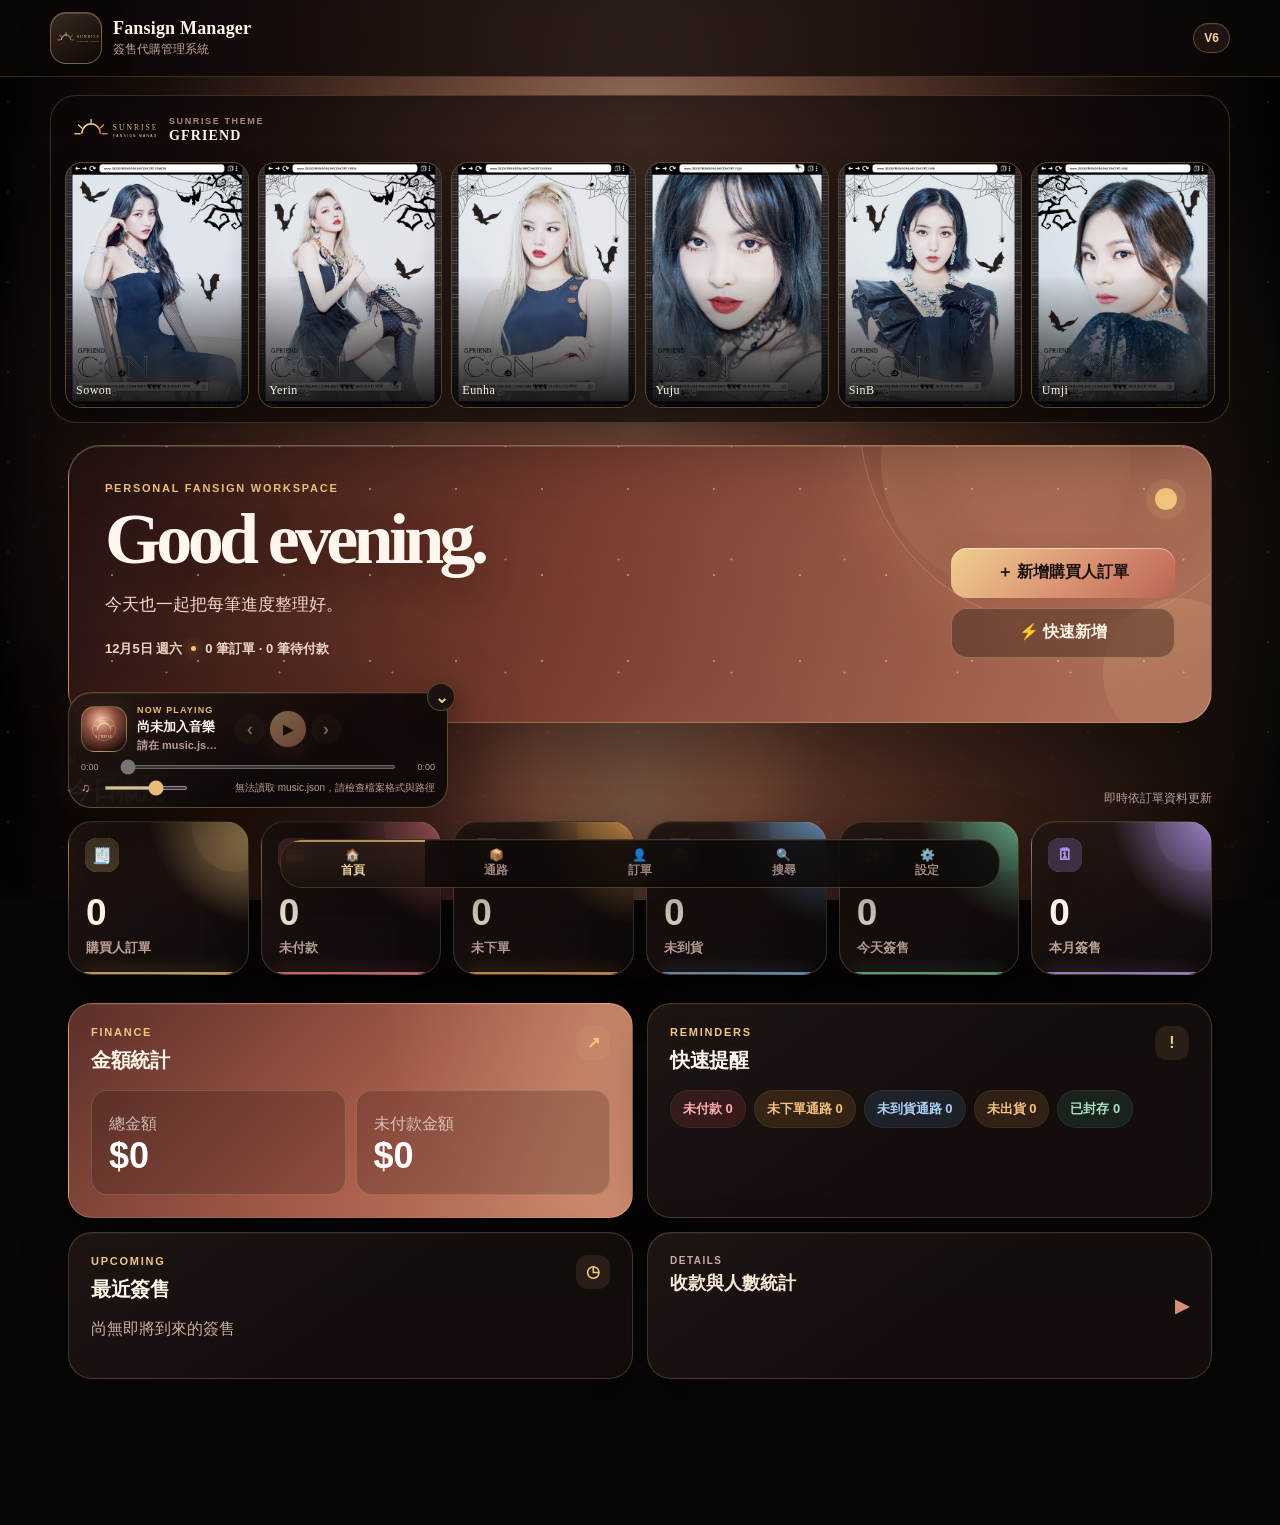
==== commit 3393f776: "Release V6 Sunrise UI and member artwork" ====
--- a/index.html
+++ b/index.html
@@ -3,68 +3,135 @@
 <head>
   <meta charset="UTF-8" />
   <meta name="viewport" content="width=device-width, initial-scale=1.0, maximum-scale=1.0, user-scalable=no" />
+  <meta name="theme-color" content="#17100f" />
   <title>Fansign Manager</title>
   <link rel="stylesheet" href="style.css" />
 </head>
 <body>
 
 <header class="app-header">
-  <h1>Fansign Manager</h1>
-  <p>簽售代購管理系統</p>
+  <div class="app-header-inner">
+    <div class="brand-lockup">
+      <div class="brand-mark" aria-hidden="true">FM</div>
+      <div>
+        <h1>Fansign Manager</h1>
+        <p>簽售代購管理系統</p>
+      </div>
+    </div>
+    <span id="appVersionLabel" class="version-chip">V6</span>
+  </div>
 </header>
 
+<aside id="memberGallery" class="member-gallery" aria-label="GFRIEND 成員主題圖片">
+  <div class="member-gallery-brand">
+    <img id="themeRailLogo" src="assets/theme/sunrise/icons/logo.svg" alt="Sunrise Theme" />
+    <div>
+      <span>SUNRISE THEME</span>
+      <strong>GFRIEND</strong>
+    </div>
+  </div>
+  <div id="memberGalleryGrid" class="member-gallery-grid" aria-live="polite"></div>
+</aside>
+
 <main class="app-main">
 
   <section id="page-home" class="page active">
-    <div class="card hero-card">
-      <h2>首頁</h2>
-      <button class="primary-btn" onclick="openBuyerOrderForm()">＋ 新增購買人訂單</button>
-      <button class="secondary-btn" onclick="openQuickAddForm()">⚡ 快速新增</button>
-    </div>
-
-    <div class="grid dashboard-grid">
-      <div class="stat-card"><span id="statOrders">0</span><p>購買人訂單</p></div>
-      <div class="stat-card"><span id="statUnpaid">0</span><p>未付款</p></div>
-      <div class="stat-card"><span id="statNotOrdered">0</span><p>未下單</p></div>
-      <div class="stat-card"><span id="statNotArrived">0</span><p>未到貨</p></div>
-      <div class="stat-card"><span id="statTodayFansign">0</span><p>今天簽售</p></div>
-      <div class="stat-card"><span id="statMonthFansign">0</span><p>本月簽售</p></div>
-    </div>
-
-    <div class="card">
-      <h2>金額統計</h2>
-      <div class="money-grid">
+    <section class="home-hero" aria-labelledby="homeGreeting">
+      <div class="hero-copy">
+        <span class="hero-eyebrow">PERSONAL FANSIGN WORKSPACE</span>
+        <h2 id="homeGreeting">Good evening.</h2>
+        <p id="homeGreetingMessage">今天也一起把每筆進度整理好。</p>
+        <div class="hero-meta">
+          <span id="homeDate"></span>
+          <span class="hero-meta-dot" aria-hidden="true"></span>
+          <span id="homeSummary">準備讀取今日概況</span>
+        </div>
+      </div>
+      <div class="hero-actions" aria-label="快速操作">
+        <button class="primary-btn hero-primary" onclick="openBuyerOrderForm()">＋ 新增購買人訂單</button>
+        <button class="secondary-btn hero-secondary" onclick="openQuickAddForm()">⚡ 快速新增</button>
+      </div>
+      <div class="hero-decoration" aria-hidden="true">
+        <span></span><span></span><span></span>
+      </div>
+    </section>
+
+    <section class="dashboard-section" aria-labelledby="overviewTitle">
+      <div class="section-heading-row dashboard-heading">
         <div>
-          <strong id="statTotalAmount">$0</strong>
-          <p>總金額</p>
-        </div>
-        <div>
-          <strong id="statUnpaidAmount">$0</strong>
-          <p>未付款金額</p>
-        </div>
-      </div>
-    </div>
-
-    <details class="card receipt-stats-card home-stats-tree">
-      <summary>收款與人數統計</summary>
-      <div class="home-stats-tree-body">
-        <div class="receipt-summary-grid">
-          <div><strong id="statReceivedAmount">$0</strong><span>已收金額</span></div>
-          <div><strong id="statPaidBuyerCount">0</strong><span>已付款人數</span></div>
-          <div><strong id="statBuyerCount">0</strong><span>有訂單人數</span></div>
-        </div>
-        <div id="buyerPurchaseStats"></div>
-      </div>
-    </details>
-
-    <div class="card">
-      <h2>快速提醒</h2>
-      <div id="homeAlerts"></div>
-    </div>
-
-    <div class="card">
-      <h2>最近簽售</h2>
-      <div id="upcomingFansigns"></div>
+          <span class="section-kicker">OVERVIEW</span>
+          <h2 id="overviewTitle">今日概況</h2>
+        </div>
+        <span class="section-note">即時依訂單資料更新</span>
+      </div>
+      <div class="grid dashboard-grid">
+        <div class="stat-card stat-lavender"><span class="stat-icon" aria-hidden="true">🧾</span><span id="statOrders">0</span><p>購買人訂單</p></div>
+        <div class="stat-card stat-rose"><span class="stat-icon" aria-hidden="true">💳</span><span id="statUnpaid">0</span><p>未付款</p></div>
+        <div class="stat-card stat-amber"><span class="stat-icon" aria-hidden="true">🛒</span><span id="statNotOrdered">0</span><p>未下單</p></div>
+        <div class="stat-card stat-sky"><span class="stat-icon" aria-hidden="true">📦</span><span id="statNotArrived">0</span><p>未到貨</p></div>
+        <div class="stat-card stat-mint"><span class="stat-icon" aria-hidden="true">✨</span><span id="statTodayFansign">0</span><p>今天簽售</p></div>
+        <div class="stat-card stat-indigo"><span class="stat-icon" aria-hidden="true">🗓</span><span id="statMonthFansign">0</span><p>本月簽售</p></div>
+      </div>
+    </section>
+
+    <div class="home-primary-grid">
+      <section class="card home-panel finance-panel">
+        <div class="panel-heading">
+          <div>
+            <span class="section-kicker">FINANCE</span>
+            <h2>金額統計</h2>
+          </div>
+          <span class="panel-icon" aria-hidden="true">↗</span>
+        </div>
+        <div class="money-grid">
+          <div>
+            <p>總金額</p>
+            <strong id="statTotalAmount">$0</strong>
+          </div>
+          <div>
+            <p>未付款金額</p>
+            <strong id="statUnpaidAmount">$0</strong>
+          </div>
+        </div>
+      </section>
+
+      <section class="card home-panel alerts-panel">
+        <div class="panel-heading">
+          <div>
+            <span class="section-kicker">REMINDERS</span>
+            <h2>快速提醒</h2>
+          </div>
+          <span class="panel-icon" aria-hidden="true">!</span>
+        </div>
+        <div id="homeAlerts" class="home-alerts"></div>
+      </section>
+    </div>
+
+    <div class="home-secondary-grid">
+      <section class="card home-panel upcoming-panel">
+        <div class="panel-heading">
+          <div>
+            <span class="section-kicker">UPCOMING</span>
+            <h2>最近簽售</h2>
+          </div>
+          <span class="panel-icon" aria-hidden="true">◷</span>
+        </div>
+        <div id="upcomingFansigns"></div>
+      </section>
+
+      <details class="card receipt-stats-card home-stats-tree home-panel">
+        <summary>
+          <span><small>DETAILS</small>收款與人數統計</span>
+        </summary>
+        <div class="home-stats-tree-body">
+          <div class="receipt-summary-grid">
+            <div><strong id="statReceivedAmount">$0</strong><span>已收金額</span></div>
+            <div><strong id="statPaidBuyerCount">0</strong><span>已付款人數</span></div>
+            <div><strong id="statBuyerCount">0</strong><span>有訂單人數</span></div>
+          </div>
+          <div id="buyerPurchaseStats"></div>
+        </div>
+      </details>
     </div>
   </section>
 
@@ -263,6 +330,64 @@
       </div>
     </details>
 
+    <details class="card settings-tree music-settings-card">
+      <summary>🎵 音樂設定</summary>
+      <div class="settings-tree-body">
+        <p id="musicSettingsStatus" class="muted">正在讀取音樂庫…</p>
+
+        <label class="music-setting-row" for="musicAutoplayToggle">
+          <span>
+            <strong>進入網站後嘗試播放</strong>
+            <small>瀏覽器可能仍會要求先點一下播放鍵</small>
+          </span>
+          <input id="musicAutoplayToggle" type="checkbox" />
+        </label>
+
+        <label class="music-setting-field" for="musicPlaybackMode">
+          <span>播放模式</span>
+          <select id="musicPlaybackMode">
+            <option value="list">清單循環</option>
+            <option value="single">單曲循環</option>
+            <option value="shuffle">隨機播放</option>
+          </select>
+        </label>
+
+        <label class="music-setting-field" for="musicSettingsVolume">
+          <span>音量 <strong id="musicSettingsVolumeValue">65%</strong></span>
+          <input id="musicSettingsVolume" type="range" min="0" max="100" step="1" value="65" />
+        </label>
+
+        <div class="music-settings-actions">
+          <button id="openMusicLibraryFromSettings" class="secondary-btn" type="button">開啟音樂庫</button>
+        </div>
+
+        <div class="music-recent-block">
+          <h3>最近播放</h3>
+          <div id="musicSettingsRecent" class="music-recent-list"></div>
+        </div>
+      </div>
+    </details>
+
+    <details class="card settings-tree theme-settings-card">
+      <summary>🌅 Sunrise 主題與人物圖片</summary>
+      <div class="settings-tree-body">
+        <div class="theme-settings-intro">
+          <div>
+            <span class="section-kicker">THEME ASSETS</span>
+            <h3>六位成員圖片</h3>
+            <p class="muted">每一格都能單獨替換；圖片只保存在目前瀏覽器，不會寫進訂單資料或主程式。</p>
+          </div>
+          <button id="resetAllThemeImages" class="secondary-btn theme-reset-all" type="button">重設全部圖片</button>
+        </div>
+        <p id="themeSettingsStatus" class="theme-settings-status" role="status">正在讀取 Sunrise Theme…</p>
+        <div id="themeMemberSettings" class="theme-member-settings"></div>
+        <div class="theme-storage-note">
+          <strong>素材檔名</strong>
+          <p>預設圖片放在 <code>assets/theme/sunrise/members/</code>，檔名依序為 sowon、yerin、eunha、yuju、sinb、umji。</p>
+        </div>
+      </div>
+    </details>
+
     <details class="card settings-tree">
       <summary>✅ 訂單確認中心</summary>
       <div class="settings-tree-body">
@@ -343,6 +468,50 @@
 
 </main>
 
+<aside id="musicPlayer" class="music-player" aria-label="背景音樂播放器">
+  <button id="musicCollapseButton" class="music-collapse-btn" type="button" aria-label="收合播放器" aria-expanded="true">⌄</button>
+  <button id="musicLibraryButton" class="music-track-button" type="button" aria-label="開啟音樂庫">
+    <span id="musicCover" class="music-cover" aria-hidden="true"><span>FM</span></span>
+    <span class="music-track-copy">
+      <small>NOW PLAYING</small>
+      <strong id="musicTitle">尚未加入音樂</strong>
+      <span id="musicArtist">請在 music.json 新增歌曲</span>
+    </span>
+  </button>
+  <div class="music-controls" aria-label="播放控制">
+    <button id="musicPreviousButton" type="button" aria-label="上一首">‹</button>
+    <button id="musicPlayButton" class="music-play-btn" type="button" aria-label="播放">▶</button>
+    <button id="musicNextButton" type="button" aria-label="下一首">›</button>
+  </div>
+  <div class="music-progress-wrap">
+    <span id="musicCurrentTime">0:00</span>
+    <input id="musicProgress" type="range" min="0" max="1000" step="1" value="0" aria-label="播放進度" />
+    <span id="musicDuration">0:00</span>
+  </div>
+  <label class="music-volume-control" for="musicVolume">
+    <span aria-hidden="true">♫</span>
+    <input id="musicVolume" type="range" min="0" max="100" step="1" value="65" aria-label="音量" />
+  </label>
+  <p id="musicStatus" class="music-status" role="status">正在讀取音樂庫…</p>
+</aside>
+
+<div id="musicLibraryOverlay" class="music-library-overlay hidden" aria-hidden="true">
+  <section class="music-library-panel" role="dialog" aria-modal="true" aria-labelledby="musicLibraryTitle">
+    <header class="music-library-header">
+      <div>
+        <span class="section-kicker">YOUR COLLECTION</span>
+        <h2 id="musicLibraryTitle">Music Library</h2>
+      </div>
+      <button id="musicLibraryClose" class="icon-btn" type="button" aria-label="關閉音樂庫">✕</button>
+    </header>
+    <div id="musicLibraryList" class="music-library-list"></div>
+    <div class="music-library-recent">
+      <h3>最近播放</h3>
+      <div id="musicRecentList" class="music-recent-list"></div>
+    </div>
+  </section>
+</div>
+
 <nav class="bottom-nav">
   <button class="active" onclick="switchPage('home', this)">🏠<br>首頁</button>
   <button onclick="switchPage('channel-orders', this)">📦<br>通路</button>
@@ -363,6 +532,8 @@
 
 <script src="js/config.js"></script>
 <script src="js/utils.js"></script>
+<script src="js/theme-loader.js"></script>
 <script src="app.js"></script>
+<script src="js/music-player.js"></script>
 </body>
 </html>
--- a/style.css
+++ b/style.css
@@ -1,14 +1,16 @@
 :root {
-  --bg: #f2f2f7;
-  --card: #ffffff;
-  --text: #111111;
-  --muted: #6e6e73;
-  --line: #e5e5ea;
-  --blue: #007aff;
-  --green: #34c759;
-  --red: #ff3b30;
-  --orange: #ff9500;
-  --shadow: 0 6px 20px rgba(0,0,0,.06);
+  --bg: #f5f3fb;
+  --card: rgba(255, 255, 255, .88);
+  --text: #242136;
+  --muted: #77718d;
+  --line: rgba(104, 91, 145, .14);
+  --blue: #7564c8;
+  --green: #43a67d;
+  --red: #dc6b82;
+  --orange: #d89a54;
+  --lavender: #8f7cdf;
+  --lavender-soft: #eee9ff;
+  --shadow: 0 18px 44px rgba(70, 55, 112, .09);
 }
 
 * { box-sizing: border-box; }
@@ -1456,3 +1458,1953 @@
     width: 100%;
   }
 }
+
+/* =========================================================
+   Fansign Manager V6 — Dashboard and Music System
+   ========================================================= */
+
+body {
+  min-height: 100vh;
+  background:
+    radial-gradient(circle at 10% -10%, rgba(183, 164, 244, .24), transparent 32rem),
+    radial-gradient(circle at 100% 18%, rgba(214, 204, 250, .3), transparent 28rem),
+    var(--bg);
+}
+
+button {
+  cursor: pointer;
+  transition: transform .18s ease, box-shadow .18s ease, background-color .18s ease, opacity .18s ease;
+}
+
+button:active {
+  transform: scale(.98);
+}
+
+button:disabled {
+  cursor: not-allowed;
+  opacity: .45;
+}
+
+button:focus-visible,
+input:focus-visible,
+select:focus-visible,
+textarea:focus-visible,
+summary:focus-visible {
+  outline: 3px solid rgba(117, 100, 200, .28);
+  outline-offset: 2px;
+}
+
+input,
+select,
+textarea {
+  border-color: var(--line);
+  color: var(--text);
+}
+
+input:focus,
+select:focus,
+textarea:focus {
+  border-color: rgba(117, 100, 200, .55);
+  box-shadow: 0 0 0 4px rgba(117, 100, 200, .09);
+}
+
+.app-header {
+  z-index: 40;
+  padding: 12px 18px;
+  background: rgba(247, 245, 252, .78);
+  border-bottom-color: rgba(104, 91, 145, .1);
+  -webkit-backdrop-filter: blur(22px) saturate(150%);
+  backdrop-filter: blur(22px) saturate(150%);
+}
+
+.app-header-inner {
+  width: min(100%, 1180px);
+  margin: 0 auto;
+  display: flex;
+  align-items: center;
+  justify-content: space-between;
+  gap: 16px;
+}
+
+.brand-lockup {
+  display: flex;
+  align-items: center;
+  gap: 11px;
+}
+
+.brand-mark {
+  width: 42px;
+  height: 42px;
+  display: grid;
+  place-items: center;
+  border-radius: 15px;
+  color: white;
+  font-size: 13px;
+  font-weight: 900;
+  letter-spacing: .04em;
+  background: linear-gradient(145deg, #9d8be6, #6553b9);
+  box-shadow: 0 10px 24px rgba(101, 83, 185, .25);
+}
+
+.app-header h1 {
+  font-size: 18px;
+  letter-spacing: -.02em;
+}
+
+.app-header p {
+  margin-top: 2px;
+  font-size: 12px;
+}
+
+.version-chip {
+  padding: 7px 10px;
+  border: 1px solid rgba(117, 100, 200, .16);
+  border-radius: 999px;
+  color: #6758b4;
+  background: rgba(255, 255, 255, .7);
+  font-size: 12px;
+  font-weight: 900;
+}
+
+.app-main {
+  max-width: 1180px;
+  padding: 22px 18px 132px;
+}
+
+.card,
+.order-card,
+.stat-card {
+  border: 1px solid rgba(255, 255, 255, .72);
+  box-shadow: var(--shadow);
+}
+
+.card,
+.order-card {
+  background: var(--card);
+  -webkit-backdrop-filter: blur(18px) saturate(125%);
+  backdrop-filter: blur(18px) saturate(125%);
+}
+
+.primary-btn {
+  background: linear-gradient(135deg, #8f7cdf, #6d5bc1);
+  box-shadow: 0 12px 24px rgba(109, 91, 193, .2);
+}
+
+.primary-btn:hover {
+  box-shadow: 0 14px 28px rgba(109, 91, 193, .28);
+}
+
+.secondary-btn {
+  background: rgba(255, 255, 255, .74);
+  color: #4d4569;
+  border: 1px solid rgba(104, 91, 145, .13);
+}
+
+.home-hero {
+  position: relative;
+  min-height: 278px;
+  overflow: hidden;
+  display: grid;
+  grid-template-columns: minmax(0, 1fr) auto;
+  align-items: end;
+  gap: 28px;
+  padding: 36px;
+  margin-bottom: 30px;
+  border: 1px solid rgba(255, 255, 255, .8);
+  border-radius: 32px;
+  background:
+    linear-gradient(125deg, rgba(255, 255, 255, .96), rgba(239, 234, 255, .86)),
+    var(--card);
+  box-shadow: 0 28px 70px rgba(75, 58, 124, .14);
+}
+
+.hero-copy,
+.hero-actions {
+  position: relative;
+  z-index: 2;
+}
+
+.hero-eyebrow,
+.section-kicker {
+  display: block;
+  margin-bottom: 9px;
+  color: #8374c9;
+  font-size: 11px;
+  font-weight: 900;
+  letter-spacing: .16em;
+}
+
+.home-hero h2 {
+  max-width: 720px;
+  margin: 0;
+  font-size: clamp(38px, 7vw, 72px);
+  line-height: 1;
+  letter-spacing: -.065em;
+}
+
+.home-hero p {
+  max-width: 580px;
+  margin: 18px 0 0;
+  color: #665f7b;
+  font-size: 17px;
+}
+
+.hero-meta {
+  display: flex;
+  align-items: center;
+  flex-wrap: wrap;
+  gap: 9px;
+  margin-top: 24px;
+  color: var(--muted);
+  font-size: 13px;
+  font-weight: 700;
+}
+
+.hero-meta-dot {
+  width: 5px;
+  height: 5px;
+  border-radius: 50%;
+  background: #a99be4;
+}
+
+.hero-actions {
+  width: 224px;
+  display: grid;
+  gap: 10px;
+}
+
+.hero-actions button {
+  min-height: 50px;
+  border-radius: 16px;
+}
+
+.hero-decoration span {
+  position: absolute;
+  border-radius: 50%;
+  background: linear-gradient(145deg, rgba(164, 143, 231, .22), rgba(255, 255, 255, .18));
+  filter: blur(.2px);
+}
+
+.hero-decoration span:nth-child(1) {
+  width: 250px;
+  height: 250px;
+  top: -108px;
+  right: 80px;
+}
+
+.hero-decoration span:nth-child(2) {
+  width: 150px;
+  height: 150px;
+  right: -42px;
+  bottom: -26px;
+}
+
+.hero-decoration span:nth-child(3) {
+  width: 22px;
+  height: 22px;
+  top: 42px;
+  right: 34px;
+  background: #a895e7;
+  box-shadow: 0 0 0 9px rgba(168, 149, 231, .12);
+}
+
+.dashboard-section {
+  margin-bottom: 28px;
+}
+
+.dashboard-heading {
+  align-items: end;
+  margin-bottom: 14px;
+}
+
+.dashboard-heading h2 {
+  margin: 0;
+  font-size: 25px;
+  letter-spacing: -.035em;
+}
+
+.section-note {
+  color: var(--muted);
+  font-size: 12px;
+}
+
+.dashboard-grid {
+  grid-template-columns: repeat(6, minmax(0, 1fr));
+  gap: 12px;
+}
+
+.stat-card {
+  position: relative;
+  min-height: 154px;
+  display: flex;
+  flex-direction: column;
+  justify-content: flex-end;
+  overflow: hidden;
+  padding: 17px;
+  border-radius: 24px;
+  background: rgba(255, 255, 255, .84);
+}
+
+.stat-card::after {
+  content: "";
+  position: absolute;
+  width: 88px;
+  height: 88px;
+  top: -38px;
+  right: -32px;
+  border-radius: 50%;
+  background: currentColor;
+  opacity: .07;
+}
+
+.stat-card > span:not(.stat-icon) {
+  color: var(--text);
+  font-size: 37px;
+  font-weight: 900;
+  line-height: 1;
+  letter-spacing: -.05em;
+}
+
+.stat-card .stat-icon {
+  position: absolute;
+  top: 16px;
+  left: 16px;
+  width: 34px;
+  height: 34px;
+  display: grid;
+  place-items: center;
+  border-radius: 12px;
+  color: inherit;
+  background: currentColor;
+  font-size: 16px;
+  box-shadow: inset 0 0 0 999px rgba(255, 255, 255, .84);
+}
+
+.stat-card p {
+  margin-top: 8px;
+  color: #77718d;
+  font-size: 13px;
+  font-weight: 700;
+}
+
+.stat-lavender { color: #806dce; }
+.stat-rose { color: #d86f8b; }
+.stat-amber { color: #cc8c46; }
+.stat-sky { color: #5f91c7; }
+.stat-mint { color: #4b9f81; }
+.stat-indigo { color: #5867ba; }
+
+.home-primary-grid,
+.home-secondary-grid {
+  display: grid;
+  grid-template-columns: repeat(2, minmax(0, 1fr));
+  gap: 14px;
+  margin-bottom: 14px;
+}
+
+.home-panel {
+  min-width: 0;
+  margin-bottom: 0;
+  padding: 22px;
+  border-radius: 26px;
+}
+
+.panel-heading {
+  display: flex;
+  align-items: flex-start;
+  justify-content: space-between;
+  gap: 16px;
+  margin-bottom: 16px;
+}
+
+.panel-heading h2 {
+  margin: 0;
+  font-size: 20px;
+  letter-spacing: -.025em;
+}
+
+.panel-icon {
+  width: 34px;
+  height: 34px;
+  display: grid;
+  place-items: center;
+  flex: 0 0 auto;
+  border-radius: 12px;
+  color: #7564c8;
+  background: #eee9ff;
+  font-weight: 900;
+}
+
+.finance-panel {
+  color: white;
+  background:
+    radial-gradient(circle at 100% 0, rgba(255, 255, 255, .2), transparent 45%),
+    linear-gradient(135deg, #7e6bd0, #5f4cad);
+  border-color: rgba(255, 255, 255, .18);
+}
+
+.finance-panel .section-kicker,
+.finance-panel .money-grid p {
+  color: rgba(255, 255, 255, .66);
+}
+
+.finance-panel .panel-icon {
+  color: white;
+  background: rgba(255, 255, 255, .14);
+}
+
+.finance-panel .money-grid {
+  gap: 10px;
+}
+
+.finance-panel .money-grid div {
+  padding: 17px;
+  border: 1px solid rgba(255, 255, 255, .13);
+  background: rgba(255, 255, 255, .1);
+}
+
+.finance-panel .money-grid strong {
+  color: white;
+  font-size: clamp(24px, 4vw, 36px);
+}
+
+.home-alerts {
+  display: flex;
+  flex-wrap: wrap;
+  gap: 8px;
+}
+
+.home-alerts p {
+  margin: 0;
+}
+
+.home-alerts .badge {
+  margin: 0;
+  padding: 9px 12px;
+  border: 1px solid rgba(104, 91, 145, .08);
+  font-weight: 800;
+}
+
+.upcoming-panel .list-item {
+  grid-template-columns: 1fr !important;
+  padding: 13px 0;
+}
+
+.upcoming-panel .list-item strong {
+  line-height: 1.5;
+}
+
+.home-stats-tree > summary {
+  min-height: 59px;
+  padding: 0;
+  border-bottom: 0;
+}
+
+.home-stats-tree > summary span {
+  display: grid;
+  gap: 5px;
+}
+
+.home-stats-tree > summary small {
+  color: #8374c9;
+  font-size: 10px;
+  letter-spacing: .15em;
+}
+
+.home-stats-tree[open] > summary {
+  padding-bottom: 14px;
+  border-bottom: 1px solid var(--line);
+}
+
+.receipt-summary-grid div {
+  background: #f5f2fd;
+}
+
+.bottom-nav {
+  width: min(calc(100% - 24px), 720px);
+  left: 50%;
+  right: auto;
+  bottom: 12px;
+  transform: translateX(-50%);
+  overflow: hidden;
+  border: 1px solid rgba(255, 255, 255, .78);
+  border-radius: 22px;
+  background: rgba(255, 255, 255, .86);
+  box-shadow: 0 18px 50px rgba(65, 52, 104, .18);
+  -webkit-backdrop-filter: blur(20px) saturate(150%);
+  backdrop-filter: blur(20px) saturate(150%);
+}
+
+.bottom-nav button {
+  background: transparent;
+  color: #817b92;
+}
+
+.bottom-nav button.active {
+  color: #6857bb;
+  background: linear-gradient(180deg, rgba(238, 233, 255, .9), rgba(255, 255, 255, .12));
+}
+
+.modal {
+  background: rgba(36, 30, 54, .32);
+  -webkit-backdrop-filter: blur(9px);
+  backdrop-filter: blur(9px);
+}
+
+.modal-panel {
+  border: 1px solid rgba(255, 255, 255, .8);
+  border-radius: 28px 28px 0 0;
+  background: #fbfaff;
+  box-shadow: 0 -26px 70px rgba(43, 33, 71, .18);
+}
+
+/* Music mini player */
+.music-player {
+  position: fixed;
+  left: max(18px, calc((100vw - 1180px) / 2 + 18px));
+  bottom: 92px;
+  z-index: 45;
+  width: min(380px, calc(100vw - 36px));
+  display: grid;
+  grid-template-columns: minmax(0, 1fr) auto;
+  grid-template-areas:
+    "track controls"
+    "progress progress"
+    "volume status";
+  align-items: center;
+  gap: 9px 12px;
+  padding: 12px;
+  border: 1px solid rgba(255, 255, 255, .82);
+  border-radius: 23px;
+  background: rgba(249, 247, 253, .88);
+  box-shadow: 0 22px 56px rgba(56, 43, 92, .22);
+  -webkit-backdrop-filter: blur(24px) saturate(160%);
+  backdrop-filter: blur(24px) saturate(160%);
+  transition: width .2s ease, padding .2s ease;
+}
+
+.music-collapse-btn {
+  position: absolute;
+  top: -10px;
+  right: -8px;
+  z-index: 2;
+  width: 28px;
+  height: 28px;
+  display: grid;
+  place-items: center;
+  padding: 0;
+  border: 1px solid rgba(104, 91, 145, .14);
+  border-radius: 50%;
+  color: #6558a9;
+  background: #fff;
+  box-shadow: 0 8px 20px rgba(56, 43, 92, .16);
+}
+
+.music-track-button {
+  grid-area: track;
+  min-width: 0;
+  display: grid;
+  grid-template-columns: 46px minmax(0, 1fr);
+  align-items: center;
+  gap: 10px;
+  padding: 0;
+  text-align: left;
+  color: var(--text);
+  background: transparent;
+}
+
+.music-cover {
+  width: 46px;
+  height: 46px;
+  display: grid;
+  place-items: center;
+  overflow: hidden;
+  border-radius: 14px;
+  color: white;
+  background: linear-gradient(145deg, #a996eb, #6756b8);
+  box-shadow: 0 9px 20px rgba(103, 86, 184, .22);
+}
+
+.music-cover img {
+  width: 100%;
+  height: 100%;
+  object-fit: cover;
+}
+
+.music-cover span {
+  font-size: 11px;
+  font-weight: 900;
+}
+
+.music-track-copy {
+  min-width: 0;
+  display: grid;
+}
+
+.music-track-copy small {
+  margin-bottom: 3px;
+  color: #8a7bd0;
+  font-size: 9px;
+  font-weight: 900;
+  letter-spacing: .13em;
+}
+
+.music-track-copy strong,
+.music-track-copy span {
+  overflow: hidden;
+  text-overflow: ellipsis;
+  white-space: nowrap;
+}
+
+.music-track-copy strong {
+  font-size: 13px;
+}
+
+.music-track-copy span {
+  margin-top: 2px;
+  color: var(--muted);
+  font-size: 11px;
+}
+
+.music-controls {
+  grid-area: controls;
+  display: flex;
+  align-items: center;
+  gap: 5px;
+}
+
+.music-controls button {
+  width: 30px;
+  height: 30px;
+  display: grid;
+  place-items: center;
+  padding: 0;
+  border-radius: 50%;
+  color: #51476f;
+  background: rgba(117, 100, 200, .08);
+  font-size: 19px;
+}
+
+.music-controls .music-play-btn {
+  width: 36px;
+  height: 36px;
+  color: white;
+  background: linear-gradient(135deg, #8f7cdf, #6654b8);
+  font-size: 13px;
+  box-shadow: 0 9px 18px rgba(102, 84, 184, .24);
+}
+
+.music-progress-wrap {
+  grid-area: progress;
+  display: grid;
+  grid-template-columns: 32px minmax(0, 1fr) 32px;
+  align-items: center;
+  gap: 7px;
+  color: var(--muted);
+  font-size: 9px;
+}
+
+.music-progress-wrap span:last-child {
+  text-align: right;
+}
+
+.music-progress-wrap input,
+.music-volume-control input,
+.music-setting-field input[type="range"] {
+  height: 4px;
+  margin: 0;
+  padding: 0;
+  border: 0;
+  accent-color: #7564c8;
+  box-shadow: none;
+}
+
+.music-volume-control {
+  grid-area: volume;
+  display: grid;
+  grid-template-columns: 18px 84px;
+  align-items: center;
+  gap: 5px;
+  color: #7d70bf;
+  font-size: 12px;
+}
+
+.music-status {
+  grid-area: status;
+  min-width: 0;
+  margin: 0;
+  overflow: hidden;
+  color: var(--muted);
+  font-size: 10px;
+  text-align: right;
+  text-overflow: ellipsis;
+  white-space: nowrap;
+}
+
+.music-player.is-collapsed {
+  width: 72px;
+  padding: 11px;
+  grid-template-columns: 1fr;
+  grid-template-areas: "track";
+}
+
+.music-player.is-collapsed .music-track-copy,
+.music-player.is-collapsed .music-controls,
+.music-player.is-collapsed .music-progress-wrap,
+.music-player.is-collapsed .music-volume-control,
+.music-player.is-collapsed .music-status {
+  display: none;
+}
+
+.music-player.is-collapsed .music-track-button {
+  grid-template-columns: 1fr;
+}
+
+.music-player.is-collapsed .music-cover {
+  width: 48px;
+  height: 48px;
+}
+
+.music-library-overlay {
+  position: fixed;
+  inset: 0;
+  z-index: 80;
+  display: grid;
+  place-items: center;
+  padding: 18px;
+  background: rgba(35, 29, 52, .34);
+  -webkit-backdrop-filter: blur(12px);
+  backdrop-filter: blur(12px);
+}
+
+.music-library-overlay.hidden {
+  display: none;
+}
+
+.music-library-panel {
+  width: min(660px, 100%);
+  max-height: min(760px, calc(100vh - 36px));
+  overflow: auto;
+  padding: 24px;
+  border: 1px solid rgba(255, 255, 255, .82);
+  border-radius: 30px;
+  background: rgba(250, 248, 254, .97);
+  box-shadow: 0 32px 90px rgba(39, 30, 63, .28);
+}
+
+.music-library-header {
+  position: sticky;
+  top: -24px;
+  z-index: 2;
+  display: flex;
+  align-items: center;
+  justify-content: space-between;
+  gap: 16px;
+  margin: -24px -24px 10px;
+  padding: 24px;
+  background: rgba(250, 248, 254, .92);
+  -webkit-backdrop-filter: blur(16px);
+  backdrop-filter: blur(16px);
+}
+
+.music-library-header h2 {
+  margin: 0;
+  font-size: 28px;
+  letter-spacing: -.04em;
+}
+
+.music-library-header .icon-btn {
+  width: 38px;
+  height: 38px;
+  padding: 0;
+  border-radius: 50%;
+  background: rgba(117, 100, 200, .08);
+}
+
+.music-library-list {
+  display: grid;
+  gap: 8px;
+}
+
+.music-library-empty {
+  padding: 38px 18px;
+  border: 1px dashed rgba(117, 100, 200, .24);
+  border-radius: 20px;
+  color: var(--muted);
+  text-align: center;
+}
+
+.music-library-empty strong {
+  display: block;
+  margin-bottom: 8px;
+  color: var(--text);
+}
+
+.music-track-row {
+  display: grid;
+  grid-template-columns: 48px minmax(0, 1fr) auto;
+  align-items: center;
+  gap: 12px;
+  padding: 10px;
+  border: 1px solid transparent;
+  border-radius: 17px;
+  color: var(--text);
+  text-align: left;
+  background: transparent;
+}
+
+.music-track-row:hover,
+.music-track-row.is-active {
+  border-color: rgba(117, 100, 200, .11);
+  background: #f0ecfb;
+}
+
+.music-track-row .music-cover {
+  width: 48px;
+  height: 48px;
+}
+
+.music-track-row-copy {
+  min-width: 0;
+  display: grid;
+  gap: 3px;
+}
+
+.music-track-row-copy strong,
+.music-track-row-copy span {
+  overflow: hidden;
+  text-overflow: ellipsis;
+  white-space: nowrap;
+}
+
+.music-track-row-copy span {
+  color: var(--muted);
+  font-size: 12px;
+}
+
+.music-track-row-indicator {
+  color: #7564c8;
+  font-size: 12px;
+  font-weight: 900;
+}
+
+.music-library-recent {
+  margin-top: 24px;
+  padding-top: 20px;
+  border-top: 1px solid var(--line);
+}
+
+.music-library-recent h3,
+.music-recent-block h3 {
+  margin: 0 0 10px;
+  font-size: 14px;
+}
+
+.music-recent-list {
+  display: flex;
+  flex-wrap: wrap;
+  gap: 7px;
+}
+
+.music-recent-list button,
+.music-recent-empty {
+  width: auto;
+  padding: 7px 10px;
+  border-radius: 999px;
+  color: #6255a5;
+  background: #eee9ff;
+  font-size: 12px;
+}
+
+/* Music settings */
+.music-setting-row {
+  display: flex;
+  align-items: center;
+  justify-content: space-between;
+  gap: 16px;
+  padding: 14px 0;
+  border-bottom: 1px solid var(--line);
+}
+
+.music-setting-row span {
+  display: grid;
+  gap: 4px;
+}
+
+.music-setting-row small,
+.music-setting-field > span {
+  color: var(--muted);
+}
+
+.music-setting-row input {
+  width: 22px;
+  height: 22px;
+  flex: 0 0 auto;
+  accent-color: #7564c8;
+}
+
+.music-setting-field {
+  display: grid;
+  gap: 8px;
+  padding-top: 14px;
+}
+
+.music-setting-field select {
+  margin: 0;
+}
+
+.music-setting-field input[type="range"] {
+  width: 100%;
+  margin: 8px 0 4px;
+}
+
+.music-settings-actions {
+  margin-top: 16px;
+}
+
+.music-recent-block {
+  margin-top: 18px;
+  padding-top: 16px;
+  border-top: 1px solid var(--line);
+}
+
+@media (max-width: 980px) {
+  .dashboard-grid {
+    grid-template-columns: repeat(3, minmax(0, 1fr));
+  }
+}
+
+@media (max-width: 760px) {
+  .home-hero {
+    min-height: 330px;
+    grid-template-columns: 1fr;
+    align-items: end;
+    padding: 27px;
+  }
+
+  .hero-actions {
+    width: 100%;
+    grid-template-columns: 1fr 1fr;
+  }
+
+  .home-primary-grid,
+  .home-secondary-grid {
+    grid-template-columns: 1fr;
+  }
+
+  .music-player {
+    left: 12px;
+    bottom: 88px;
+    width: calc(100vw - 24px);
+  }
+
+  .music-player.is-collapsed {
+    width: 72px;
+  }
+}
+
+@media (max-width: 560px) {
+  .app-main {
+    padding: 14px 12px 128px;
+  }
+
+  .app-header {
+    padding: 10px 12px;
+  }
+
+  .brand-mark {
+    width: 38px;
+    height: 38px;
+    border-radius: 13px;
+  }
+
+  .app-header h1 {
+    font-size: 16px;
+  }
+
+  .home-hero {
+    min-height: 338px;
+    padding: 24px;
+    border-radius: 27px;
+  }
+
+  .home-hero h2 {
+    font-size: clamp(42px, 15vw, 64px);
+  }
+
+  .home-hero p {
+    font-size: 15px;
+  }
+
+  .hero-actions {
+    grid-template-columns: 1fr;
+  }
+
+  .dashboard-grid {
+    grid-template-columns: repeat(2, minmax(0, 1fr));
+  }
+
+  .stat-card {
+    min-height: 138px;
+  }
+
+  .home-panel {
+    padding: 18px;
+    border-radius: 23px;
+  }
+
+  .money-grid {
+    grid-template-columns: 1fr;
+  }
+
+  .music-player:not(.is-collapsed) {
+    grid-template-columns: minmax(0, 1fr) auto;
+    grid-template-areas:
+      "track controls"
+      "progress progress"
+      "status status";
+  }
+
+  .music-player:not(.is-collapsed) .music-volume-control {
+    display: none;
+  }
+
+  .music-status {
+    text-align: left;
+  }
+
+  .music-library-overlay {
+    place-items: end center;
+    padding: 0;
+  }
+
+  .music-library-panel {
+    width: 100%;
+    max-height: 86vh;
+    border-radius: 28px 28px 0 0;
+  }
+}
+
+@media (prefers-reduced-motion: reduce) {
+  *,
+  *::before,
+  *::after {
+    scroll-behavior: auto !important;
+    transition-duration: .01ms !important;
+  }
+}
+
+/* =========================================================
+   V6 Sunrise Theme — black, rose gold and warm sunrise glass
+   Loaded resources are configured by assets/theme/sunrise/theme.json.
+   ========================================================= */
+
+html[data-theme="sunrise"] {
+  color-scheme: dark;
+  --bg: var(--theme-background, #080606);
+  --card: var(--theme-surface, rgba(24, 17, 16, .88));
+  --text: var(--theme-text, #fff7ef);
+  --muted: var(--theme-muted, #c9aea1);
+  --line: var(--theme-line, rgba(232, 190, 126, .25));
+  --blue: var(--theme-rose-gold, #d68f78);
+  --green: var(--theme-success, #72bf9b);
+  --red: var(--theme-danger, #ef7f83);
+  --orange: var(--theme-warning, #e6a95f);
+  --lavender: var(--theme-gold, #e7bd77);
+  --lavender-soft: rgba(214, 143, 120, .16);
+  --shadow: 0 24px 64px rgba(0, 0, 0, .34);
+  --sunrise-gold: var(--theme-gold, #e7bd77);
+  --sunrise-rose: var(--theme-rose-gold, #d68f78);
+  --sunrise-blush: var(--theme-blush, #f1b9a7);
+  --sunrise-black: #080606;
+  --sunrise-panel: rgba(24, 17, 16, .84);
+}
+
+html[data-theme="sunrise"] body {
+  position: relative;
+  min-height: 100vh;
+  background:
+    linear-gradient(90deg, rgba(3, 3, 3, .98) 0%, rgba(44, 24, 19, .92) 20%, rgba(153, 83, 65, .48) 42%, rgba(220, 145, 119, .32) 50%, rgba(153, 83, 65, .48) 58%, rgba(44, 24, 19, .92) 80%, rgba(3, 3, 3, .98) 100%),
+    var(--theme-background-image),
+    #080606;
+  background-attachment: fixed;
+  background-position: center;
+  background-size: cover;
+  color: var(--text);
+}
+
+html[data-theme="sunrise"] body::before {
+  content: "";
+  position: fixed;
+  inset: 0;
+  z-index: -1;
+  pointer-events: none;
+  background:
+    radial-gradient(circle at 50% 4%, rgba(255, 211, 166, .22), transparent 31rem),
+    radial-gradient(circle at 26% 52%, rgba(224, 139, 103, .14), transparent 26rem),
+    radial-gradient(circle at 78% 62%, rgba(211, 149, 91, .12), transparent 30rem);
+}
+
+html[data-theme="sunrise"] body::after {
+  content: "";
+  position: fixed;
+  inset: 0;
+  z-index: -1;
+  pointer-events: none;
+  opacity: .24;
+  background-image: url("data:image/svg+xml,%3Csvg xmlns='http://www.w3.org/2000/svg' width='90' height='90' viewBox='0 0 90 90'%3E%3Ccircle cx='8' cy='12' r='.8' fill='%23f6d38d'/%3E%3Ccircle cx='62' cy='37' r='.55' fill='%23f6d38d'/%3E%3Ccircle cx='34' cy='76' r='.5' fill='%23ffffff'/%3E%3C/svg%3E");
+}
+
+html[data-theme="sunrise"] ::selection {
+  color: #1a0f0c;
+  background: var(--sunrise-gold);
+}
+
+html[data-theme="sunrise"] .app-header {
+  z-index: 50;
+  border-bottom: 1px solid rgba(234, 188, 117, .2);
+  background: rgba(10, 7, 7, .78);
+  box-shadow: 0 16px 44px rgba(0, 0, 0, .2);
+  -webkit-backdrop-filter: blur(28px) saturate(130%);
+  backdrop-filter: blur(28px) saturate(130%);
+}
+
+html[data-theme="sunrise"] .brand-mark {
+  overflow: hidden;
+  width: 52px;
+  height: 52px;
+  border: 1px solid rgba(234, 188, 117, .42);
+  border-radius: 16px;
+  background: linear-gradient(145deg, rgba(229, 166, 119, .22), rgba(12, 8, 8, .92));
+  box-shadow: 0 12px 30px rgba(0, 0, 0, .34), inset 0 1px rgba(255, 231, 188, .18);
+}
+
+html[data-theme="sunrise"] .brand-mark img {
+  width: 92%;
+  height: 92%;
+  object-fit: contain;
+}
+
+html[data-theme="sunrise"] .app-header h1 {
+  color: #fff5e9;
+  font-family: Georgia, "Times New Roman", serif;
+  letter-spacing: .01em;
+}
+
+html[data-theme="sunrise"] .app-header p {
+  color: #bda499;
+}
+
+html[data-theme="sunrise"] .version-chip {
+  color: #f4d49b;
+  border-color: rgba(231, 189, 119, .3);
+  background: rgba(214, 143, 120, .1);
+  box-shadow: inset 0 1px rgba(255, 255, 255, .06);
+}
+
+html[data-theme="sunrise"] .app-main {
+  width: min(100%, 1180px);
+  position: relative;
+  z-index: 2;
+}
+
+/* Persistent member artwork */
+.member-gallery {
+  position: relative;
+  z-index: 3;
+  width: min(calc(100% - 36px), 1180px);
+  margin: 18px auto 0;
+  padding: 14px;
+  border: 1px solid rgba(231, 189, 119, .22);
+  border-radius: 26px;
+  background: rgba(10, 7, 7, .72);
+  box-shadow: 0 24px 70px rgba(0, 0, 0, .32);
+  -webkit-backdrop-filter: blur(22px) saturate(125%);
+  backdrop-filter: blur(22px) saturate(125%);
+}
+
+.member-gallery-brand {
+  display: flex;
+  align-items: center;
+  gap: 12px;
+  margin-bottom: 12px;
+}
+
+.member-gallery-brand img {
+  width: 92px;
+  height: 40px;
+  object-fit: contain;
+}
+
+.member-gallery-brand div {
+  display: grid;
+  gap: 2px;
+}
+
+.member-gallery-brand span {
+  color: #aa8d80;
+  font-size: 9px;
+  font-weight: 900;
+  letter-spacing: .18em;
+}
+
+.member-gallery-brand strong {
+  color: #f6d394;
+  font-family: Georgia, "Times New Roman", serif;
+  font-size: 14px;
+  letter-spacing: .08em;
+}
+
+.member-gallery-grid {
+  display: grid;
+  grid-template-columns: repeat(6, minmax(0, 1fr));
+  gap: 9px;
+}
+
+.member-card {
+  position: relative;
+  min-width: 0;
+  aspect-ratio: 3 / 4;
+  overflow: hidden;
+  margin: 0;
+  border: 1px solid rgba(238, 196, 125, .32);
+  border-radius: 17px;
+  background: #170e0c;
+  box-shadow: 0 12px 30px rgba(0, 0, 0, .3);
+  transition: transform .24s ease, border-color .24s ease, box-shadow .24s ease;
+}
+
+.member-card::after {
+  content: "";
+  position: absolute;
+  inset: 0;
+  pointer-events: none;
+  background: linear-gradient(180deg, transparent 46%, rgba(5, 4, 4, .9));
+}
+
+.member-card:hover {
+  z-index: 2;
+  transform: translateY(-4px) scale(1.025);
+  border-color: rgba(255, 220, 154, .8);
+  box-shadow: 0 20px 44px rgba(0, 0, 0, .48), 0 0 28px rgba(220, 146, 103, .2);
+}
+
+.member-card img {
+  width: 100%;
+  height: 100%;
+  display: block;
+  object-fit: cover;
+}
+
+.member-card figcaption {
+  position: absolute;
+  left: 10px;
+  right: 10px;
+  bottom: 9px;
+  z-index: 2;
+  display: flex;
+  align-items: end;
+  justify-content: space-between;
+  gap: 5px;
+  color: #fff1dc;
+  font-family: Georgia, "Times New Roman", serif;
+  font-size: 12px;
+  letter-spacing: .04em;
+}
+
+.member-card figcaption small {
+  color: #e8bb75;
+  font-family: -apple-system, BlinkMacSystemFont, "Microsoft JhengHei", sans-serif;
+  font-size: 8px;
+}
+
+/* Shared visual system for every page */
+html[data-theme="sunrise"] .card,
+html[data-theme="sunrise"] .order-card,
+html[data-theme="sunrise"] .stat-card,
+html[data-theme="sunrise"] .tree-node,
+html[data-theme="sunrise"] .tree-detail-card,
+html[data-theme="sunrise"] .buyer-bundle-card,
+html[data-theme="sunrise"] .confirmation-card,
+html[data-theme="sunrise"] .completion-tree-group,
+html[data-theme="sunrise"] .backup-item {
+  color: var(--text);
+  border: 1px solid rgba(231, 189, 119, .22);
+  background:
+    linear-gradient(145deg, rgba(255, 199, 165, .045), transparent 55%),
+    rgba(22, 15, 14, .88);
+  box-shadow: 0 22px 54px rgba(0, 0, 0, .3), inset 0 1px rgba(255, 235, 209, .045);
+  -webkit-backdrop-filter: blur(20px) saturate(118%);
+  backdrop-filter: blur(20px) saturate(118%);
+}
+
+html[data-theme="sunrise"] .card,
+html[data-theme="sunrise"] .order-card {
+  border-radius: 24px;
+}
+
+html[data-theme="sunrise"] .card:hover,
+html[data-theme="sunrise"] .order-card:hover {
+  border-color: rgba(231, 189, 119, .34);
+}
+
+html[data-theme="sunrise"] h1,
+html[data-theme="sunrise"] h2,
+html[data-theme="sunrise"] h3,
+html[data-theme="sunrise"] strong {
+  color: #fff6eb;
+}
+
+html[data-theme="sunrise"] .muted,
+html[data-theme="sunrise"] small,
+html[data-theme="sunrise"] .order-subtitle,
+html[data-theme="sunrise"] .section-note {
+  color: var(--muted);
+}
+
+html[data-theme="sunrise"] .section-kicker,
+html[data-theme="sunrise"] .hero-eyebrow {
+  color: #efc783;
+  text-shadow: 0 0 20px rgba(231, 189, 119, .18);
+}
+
+html[data-theme="sunrise"] input,
+html[data-theme="sunrise"] select,
+html[data-theme="sunrise"] textarea {
+  color: #fff6ec;
+  border-color: rgba(231, 189, 119, .22);
+  background: rgba(7, 5, 5, .58);
+  box-shadow: inset 0 1px rgba(255, 255, 255, .035);
+}
+
+html[data-theme="sunrise"] input::placeholder,
+html[data-theme="sunrise"] textarea::placeholder {
+  color: #8e756c;
+}
+
+html[data-theme="sunrise"] input:focus,
+html[data-theme="sunrise"] select:focus,
+html[data-theme="sunrise"] textarea:focus {
+  border-color: rgba(242, 199, 128, .72);
+  box-shadow: 0 0 0 4px rgba(214, 143, 120, .13), 0 0 28px rgba(231, 189, 119, .08);
+}
+
+html[data-theme="sunrise"] select option {
+  color: #fff6ec;
+  background: #1b1210;
+}
+
+html[data-theme="sunrise"] button:focus-visible,
+html[data-theme="sunrise"] input:focus-visible,
+html[data-theme="sunrise"] select:focus-visible,
+html[data-theme="sunrise"] textarea:focus-visible,
+html[data-theme="sunrise"] summary:focus-visible {
+  outline-color: rgba(231, 189, 119, .62);
+}
+
+html[data-theme="sunrise"] .primary-btn,
+html[data-theme="sunrise"] .blue-btn {
+  color: #1b100d;
+  background: linear-gradient(135deg, #f0d090, #d99172 56%, #bb6554);
+  box-shadow: 0 13px 28px rgba(184, 94, 71, .22), inset 0 1px rgba(255, 255, 255, .5);
+}
+
+html[data-theme="sunrise"] .primary-btn:hover,
+html[data-theme="sunrise"] .blue-btn:hover {
+  box-shadow: 0 16px 36px rgba(211, 124, 91, .34), 0 0 24px rgba(236, 188, 113, .16);
+}
+
+html[data-theme="sunrise"] .secondary-btn,
+html[data-theme="sunrise"] .gray-btn {
+  color: #f2ddca;
+  border: 1px solid rgba(231, 189, 119, .2);
+  background: rgba(255, 226, 194, .07);
+}
+
+html[data-theme="sunrise"] .green-btn {
+  color: #07140f;
+  background: linear-gradient(135deg, #9bd6b9, #61a987);
+}
+
+html[data-theme="sunrise"] .orange-btn {
+  color: #201007;
+  background: linear-gradient(135deg, #f4cb86, #d68a4e);
+}
+
+html[data-theme="sunrise"] .danger-btn,
+html[data-theme="sunrise"] .red-btn {
+  color: #fff1ec;
+  background: linear-gradient(135deg, #d76068, #9b3f49);
+}
+
+html[data-theme="sunrise"] .edit-btn {
+  color: #f7d695;
+  background: rgba(231, 170, 83, .13);
+}
+
+html[data-theme="sunrise"] .delete-btn {
+  color: #ffadb0;
+  background: rgba(219, 84, 92, .13);
+}
+
+html[data-theme="sunrise"] .list-item,
+html[data-theme="sunrise"] .backup-item,
+html[data-theme="sunrise"] .settings-tree > summary,
+html[data-theme="sunrise"] .confirmation-section > summary,
+html[data-theme="sunrise"] .music-library-recent,
+html[data-theme="sunrise"] .music-recent-block {
+  border-color: rgba(231, 189, 119, .16);
+}
+
+html[data-theme="sunrise"] .settings-tree > summary,
+html[data-theme="sunrise"] details > summary {
+  color: #f9e8d7;
+}
+
+html[data-theme="sunrise"] code {
+  color: #f3cb89;
+  background: rgba(231, 189, 119, .1);
+}
+
+/* Rose-gold hero with understated animated particles */
+html[data-theme="sunrise"] .home-hero {
+  isolation: isolate;
+  color: #fff8ee;
+  border-color: rgba(255, 224, 180, .34);
+  background:
+    linear-gradient(112deg, rgba(35, 18, 16, .96), rgba(126, 61, 48, .88) 43%, rgba(221, 145, 115, .78) 100%),
+    var(--theme-background-image);
+  background-position: center;
+  background-size: cover;
+  box-shadow: 0 34px 90px rgba(0, 0, 0, .44), inset 0 1px rgba(255, 237, 204, .22);
+}
+
+html[data-theme="sunrise"] .home-hero::before,
+html[data-theme="sunrise"] .home-hero::after {
+  content: "";
+  position: absolute;
+  pointer-events: none;
+}
+
+html[data-theme="sunrise"] .home-hero::before {
+  inset: 0;
+  z-index: 0;
+  opacity: .48;
+  background-image:
+    radial-gradient(circle, rgba(255, 230, 171, .92) 0 1px, transparent 1.6px),
+    radial-gradient(circle, rgba(255, 255, 255, .72) 0 .8px, transparent 1.4px);
+  background-position: 0 0, 41px 57px;
+  background-size: 86px 86px, 113px 113px;
+  animation: sunrise-particles 18s linear infinite;
+}
+
+html[data-theme="sunrise"] .home-hero::after {
+  width: 420px;
+  height: 420px;
+  top: -240px;
+  right: -70px;
+  z-index: 0;
+  border: 1px solid rgba(255, 225, 169, .28);
+  border-radius: 50%;
+  box-shadow: 0 0 80px rgba(255, 201, 143, .16), inset 0 0 60px rgba(255, 222, 179, .07);
+}
+
+@keyframes sunrise-particles {
+  from { transform: translate3d(0, 0, 0); }
+  to { transform: translate3d(18px, -36px, 0); }
+}
+
+html[data-theme="sunrise"] .home-hero h2 {
+  color: #fff7ed;
+  font-family: Georgia, "Times New Roman", serif;
+  text-shadow: 0 10px 36px rgba(43, 16, 10, .35);
+}
+
+html[data-theme="sunrise"] .home-hero p,
+html[data-theme="sunrise"] .hero-meta {
+  color: #f2d9cb;
+}
+
+html[data-theme="sunrise"] .hero-meta-dot {
+  background: #f3c67d;
+  box-shadow: 0 0 12px #f3c67d;
+}
+
+html[data-theme="sunrise"] .hero-secondary {
+  color: #fff1e1;
+  border-color: rgba(255, 224, 180, .28);
+  background: rgba(19, 10, 9, .32);
+  -webkit-backdrop-filter: blur(16px);
+  backdrop-filter: blur(16px);
+}
+
+html[data-theme="sunrise"] .hero-decoration span {
+  background: linear-gradient(145deg, rgba(255, 220, 151, .18), rgba(138, 65, 50, .06));
+}
+
+html[data-theme="sunrise"] .hero-decoration span:nth-child(3) {
+  background: #f4c87e;
+  box-shadow: 0 0 0 9px rgba(244, 200, 126, .1), 0 0 36px rgba(244, 200, 126, .38);
+}
+
+/* Dashboard and reusable information accents */
+html[data-theme="sunrise"] .stat-card {
+  background:
+    radial-gradient(circle at 110% -10%, currentColor, transparent 46%),
+    linear-gradient(150deg, rgba(37, 24, 21, .96), rgba(15, 10, 10, .92));
+}
+
+html[data-theme="sunrise"] .stat-card::before {
+  content: "";
+  position: absolute;
+  left: 15px;
+  right: 15px;
+  bottom: 0;
+  height: 2px;
+  border-radius: 99px;
+  background: currentColor;
+  box-shadow: 0 0 16px currentColor;
+  opacity: .8;
+}
+
+html[data-theme="sunrise"] .stat-card::after {
+  opacity: .1;
+}
+
+html[data-theme="sunrise"] .stat-card .stat-icon {
+  box-shadow: inset 0 0 0 999px rgba(24, 16, 15, .76), 0 8px 22px rgba(0, 0, 0, .22);
+}
+
+html[data-theme="sunrise"] .stat-card > span:not(.stat-icon),
+html[data-theme="sunrise"] .stat-card p {
+  color: #fff3e6;
+}
+
+html[data-theme="sunrise"] .stat-card p {
+  color: #bfa398;
+}
+
+html[data-theme="sunrise"] .stat-lavender { color: #e7bd77; }
+html[data-theme="sunrise"] .stat-rose { color: #ed7f89; }
+html[data-theme="sunrise"] .stat-amber { color: #e8a454; }
+html[data-theme="sunrise"] .stat-sky { color: #78a9d8; }
+html[data-theme="sunrise"] .stat-mint { color: #6fc098; }
+html[data-theme="sunrise"] .stat-indigo { color: #b496e8; }
+
+html[data-theme="sunrise"] .panel-icon {
+  color: #f4c981;
+  background: rgba(231, 189, 119, .1);
+}
+
+html[data-theme="sunrise"] .finance-panel {
+  background:
+    radial-gradient(circle at 100% 0, rgba(255, 226, 177, .2), transparent 42%),
+    linear-gradient(135deg, #5b2f29, #a65b49 54%, #d18c6f);
+  border-color: rgba(255, 224, 179, .26);
+}
+
+html[data-theme="sunrise"] .finance-panel .money-grid div {
+  border-color: rgba(255, 231, 196, .17);
+  background: rgba(20, 9, 8, .2);
+}
+
+html[data-theme="sunrise"] .receipt-summary-grid div,
+html[data-theme="sunrise"] .mini-stat,
+html[data-theme="sunrise"] .backup-summary-item,
+html[data-theme="sunrise"] .confirmation-finder-grid > *,
+html[data-theme="sunrise"] .order-confirmation-grid > * {
+  color: #f8e8d9;
+  border-color: rgba(231, 189, 119, .14);
+  background: rgba(255, 220, 180, .055);
+}
+
+html[data-theme="sunrise"] .badge {
+  border: 1px solid rgba(255, 255, 255, .06);
+  color: #e7d4c6;
+  background: rgba(255, 255, 255, .07);
+}
+
+html[data-theme="sunrise"] .badge.blue { color: #aad2f4; background: rgba(86, 147, 202, .15); }
+html[data-theme="sunrise"] .badge.green { color: #a7dfc2; background: rgba(70, 158, 113, .15); }
+html[data-theme="sunrise"] .badge.red { color: #ffadb2; background: rgba(211, 78, 89, .16); }
+html[data-theme="sunrise"] .badge.orange { color: #f4c37e; background: rgba(211, 139, 64, .16); }
+html[data-theme="sunrise"] .badge.gray { color: #c2ada3; background: rgba(255, 255, 255, .06); }
+
+html[data-theme="sunrise"] .filter-btn {
+  color: #c4aaa0;
+  border: 1px solid rgba(231, 189, 119, .15);
+  background: rgba(255, 255, 255, .04);
+}
+
+html[data-theme="sunrise"] .filter-btn.active {
+  color: #24110c;
+  background: linear-gradient(135deg, #f0cd87, #d98f73);
+  box-shadow: 0 10px 24px rgba(197, 103, 75, .2);
+}
+
+html[data-theme="sunrise"] .tree-node-header:hover,
+html[data-theme="sunrise"] .suggestion-item:hover,
+html[data-theme="sunrise"] .music-track-row:hover,
+html[data-theme="sunrise"] .music-track-row.is-active {
+  background: rgba(231, 189, 119, .09);
+}
+
+html[data-theme="sunrise"] .suggestion-box {
+  color: var(--text);
+  border-color: rgba(231, 189, 119, .22);
+  background: rgba(18, 12, 11, .98);
+  box-shadow: 0 22px 46px rgba(0, 0, 0, .38);
+}
+
+/* Navigation and dialogs */
+html[data-theme="sunrise"] .bottom-nav {
+  border-color: rgba(231, 189, 119, .25);
+  background: rgba(12, 8, 8, .88);
+  box-shadow: 0 22px 64px rgba(0, 0, 0, .55), inset 0 1px rgba(255, 232, 194, .06);
+}
+
+html[data-theme="sunrise"] .bottom-nav button {
+  color: #9f877d;
+  background: transparent;
+}
+
+html[data-theme="sunrise"] .bottom-nav button.active {
+  color: #ffe4ad;
+  background: linear-gradient(180deg, rgba(221, 143, 112, .18), rgba(231, 189, 119, .05));
+  box-shadow: inset 0 2px #e7bd77;
+}
+
+html[data-theme="sunrise"] .modal {
+  background: rgba(2, 2, 2, .66);
+  -webkit-backdrop-filter: blur(12px);
+  backdrop-filter: blur(12px);
+}
+
+html[data-theme="sunrise"] .modal-panel {
+  color: var(--text);
+  border-color: rgba(231, 189, 119, .28);
+  background:
+    linear-gradient(145deg, rgba(71, 37, 30, .22), transparent 45%),
+    #160f0e;
+  box-shadow: 0 -28px 90px rgba(0, 0, 0, .62);
+}
+
+html[data-theme="sunrise"] .icon-btn {
+  color: #f5d9b3;
+}
+
+/* Black-gold music player */
+html[data-theme="sunrise"] .music-player {
+  border-color: rgba(236, 194, 123, .32);
+  background:
+    linear-gradient(145deg, rgba(222, 139, 105, .12), transparent 58%),
+    rgba(11, 8, 8, .91);
+  box-shadow: 0 25px 70px rgba(0, 0, 0, .58), 0 0 38px rgba(194, 100, 75, .11), inset 0 1px rgba(255, 236, 204, .08);
+}
+
+html[data-theme="sunrise"] .music-collapse-btn {
+  color: #f0cc91;
+  border-color: rgba(231, 189, 119, .3);
+  background: #1c1210;
+  box-shadow: 0 8px 24px rgba(0, 0, 0, .4);
+}
+
+html[data-theme="sunrise"] .music-track-button {
+  color: #fff4e8;
+}
+
+html[data-theme="sunrise"] .music-cover {
+  color: #1c0e0b;
+  border: 1px solid rgba(255, 219, 152, .35);
+  background-image: var(--theme-default-cover), linear-gradient(145deg, #a65e4d, #2a1714);
+  background-position: center;
+  background-size: cover;
+  box-shadow: 0 10px 26px rgba(0, 0, 0, .45), 0 0 20px rgba(225, 152, 99, .14);
+}
+
+html[data-theme="sunrise"] .music-cover span {
+  opacity: 0;
+}
+
+html[data-theme="sunrise"] .music-track-copy small,
+html[data-theme="sunrise"] .music-track-row-indicator {
+  color: #e8bd78;
+}
+
+html[data-theme="sunrise"] .music-track-copy span,
+html[data-theme="sunrise"] .music-status,
+html[data-theme="sunrise"] .music-progress-wrap {
+  color: #b99d91;
+}
+
+html[data-theme="sunrise"] .music-controls button {
+  color: #e8caa0;
+  background: rgba(231, 189, 119, .08);
+}
+
+html[data-theme="sunrise"] .music-controls .music-play-btn {
+  color: #1a0d09;
+  background: linear-gradient(135deg, #f2d18f, #d98c6e);
+  box-shadow: 0 10px 24px rgba(210, 120, 86, .28);
+}
+
+html[data-theme="sunrise"] .music-progress-wrap input,
+html[data-theme="sunrise"] .music-volume-control input,
+html[data-theme="sunrise"] .music-setting-field input[type="range"] {
+  accent-color: #e7bd77;
+}
+
+html[data-theme="sunrise"] .music-volume-control {
+  color: #e4bb76;
+}
+
+html[data-theme="sunrise"] .music-library-overlay {
+  background: rgba(3, 2, 2, .72);
+}
+
+html[data-theme="sunrise"] .music-library-panel,
+html[data-theme="sunrise"] .music-library-header {
+  color: var(--text);
+  border-color: rgba(231, 189, 119, .28);
+  background: rgba(19, 13, 12, .97);
+}
+
+html[data-theme="sunrise"] .music-library-empty {
+  border-color: rgba(231, 189, 119, .3);
+}
+
+html[data-theme="sunrise"] .music-recent-list button,
+html[data-theme="sunrise"] .music-recent-empty {
+  color: #efc680;
+  border: 1px solid rgba(231, 189, 119, .15);
+  background: rgba(231, 189, 119, .08);
+}
+
+/* Theme image settings */
+.theme-settings-intro {
+  display: flex;
+  align-items: flex-start;
+  justify-content: space-between;
+  gap: 18px;
+  margin-bottom: 12px;
+}
+
+.theme-settings-intro h3 {
+  margin: 0 0 7px;
+  font-size: 20px;
+}
+
+.theme-settings-intro p {
+  max-width: 650px;
+  margin: 0;
+}
+
+.theme-reset-all {
+  width: auto;
+  flex: 0 0 auto;
+}
+
+.theme-settings-status {
+  margin: 14px 0;
+  padding: 10px 12px;
+  border: 1px solid rgba(231, 189, 119, .16);
+  border-radius: 13px;
+  color: #d9bcaa;
+  background: rgba(255, 222, 190, .045);
+  font-size: 13px;
+}
+
+.theme-settings-status[data-state="ready"] { color: #a9d9bd; }
+.theme-settings-status[data-state="error"] { color: #ffadb0; }
+
+.theme-member-settings {
+  display: grid;
+  grid-template-columns: repeat(2, minmax(0, 1fr));
+  gap: 10px;
+}
+
+.theme-member-setting {
+  min-width: 0;
+  display: grid;
+  grid-template-columns: 70px minmax(0, 1fr) auto auto;
+  align-items: center;
+  gap: 11px;
+  padding: 10px;
+  border: 1px solid rgba(231, 189, 119, .17);
+  border-radius: 17px;
+  background: rgba(255, 223, 191, .045);
+}
+
+.theme-member-setting > img {
+  width: 70px;
+  height: 84px;
+  object-fit: cover;
+  border: 1px solid rgba(231, 189, 119, .26);
+  border-radius: 13px;
+}
+
+.theme-member-setting-copy {
+  min-width: 0;
+  display: grid;
+  gap: 5px;
+}
+
+.theme-member-setting-copy span {
+  overflow: hidden;
+  color: var(--muted);
+  font-size: 11px;
+  text-overflow: ellipsis;
+  white-space: nowrap;
+}
+
+.theme-upload-btn,
+.theme-reset-btn {
+  width: auto;
+  padding: 8px 10px;
+  border-radius: 10px;
+  font-size: 12px;
+  font-weight: 800;
+}
+
+.theme-upload-btn {
+  cursor: pointer;
+  color: #21110d;
+  background: linear-gradient(135deg, #f0cd87, #d88c6e);
+}
+
+.theme-upload-btn input {
+  position: absolute;
+  width: 1px;
+  height: 1px;
+  overflow: hidden;
+  clip: rect(0 0 0 0);
+  clip-path: inset(50%);
+}
+
+.theme-reset-btn {
+  color: #eacdbb;
+  border: 1px solid rgba(231, 189, 119, .16);
+  background: rgba(255, 255, 255, .04);
+}
+
+.theme-storage-note {
+  margin-top: 14px;
+  padding: 13px;
+  border-left: 3px solid #d7956f;
+  border-radius: 0 13px 13px 0;
+  background: rgba(214, 143, 120, .07);
+}
+
+.theme-storage-note p {
+  margin: 5px 0 0;
+  color: var(--muted);
+  font-size: 12px;
+}
+
+/* Wide desktop: artwork becomes a permanent left rail. */
+@media (min-width: 1500px) {
+  html[data-theme="sunrise"] .app-header-inner,
+  html[data-theme="sunrise"] .app-main {
+    margin-left: calc((100vw - 880px) / 2);
+    margin-right: auto;
+  }
+
+  .member-gallery {
+    position: fixed;
+    top: 90px;
+    left: max(22px, calc((100vw - 1440px) / 2 + 10px));
+    bottom: 92px;
+    width: 260px;
+    margin: 0;
+    overflow: auto;
+  }
+
+  .member-gallery-grid {
+    grid-template-columns: repeat(2, minmax(0, 1fr));
+    gap: 10px;
+  }
+
+  .member-card {
+    aspect-ratio: 3 / 4.25;
+  }
+}
+
+@media (max-width: 980px) {
+  .member-gallery {
+    width: calc(100% - 28px);
+  }
+
+  .member-gallery-grid {
+    grid-template-columns: repeat(3, minmax(0, 1fr));
+  }
+
+  .member-card {
+    aspect-ratio: 4 / 3;
+  }
+
+  .theme-member-settings {
+    grid-template-columns: 1fr;
+  }
+}
+
+@media (max-width: 620px) {
+  .member-gallery {
+    width: calc(100% - 24px);
+    padding: 11px;
+    border-radius: 21px;
+  }
+
+  .member-gallery-brand img {
+    width: 78px;
+  }
+
+  .member-gallery-grid {
+    grid-template-columns: repeat(3, minmax(0, 1fr));
+    gap: 7px;
+  }
+
+  .member-card {
+    min-height: 112px;
+    aspect-ratio: 3 / 4;
+    border-radius: 13px;
+  }
+
+  .member-card figcaption {
+    left: 7px;
+    right: 7px;
+    bottom: 7px;
+    font-size: 10px;
+  }
+
+  .theme-settings-intro {
+    display: grid;
+  }
+
+  .theme-reset-all {
+    width: 100%;
+  }
+
+  .theme-member-setting {
+    grid-template-columns: 58px minmax(0, 1fr) auto;
+    gap: 8px;
+  }
+
+  .theme-member-setting > img {
+    width: 58px;
+    height: 72px;
+  }
+
+  .theme-member-setting .theme-reset-btn {
+    grid-column: 2 / -1;
+  }
+
+  html[data-theme="sunrise"] .home-hero {
+    background-position: center;
+  }
+}
+
+@media (prefers-reduced-motion: reduce) {
+  html[data-theme="sunrise"] .home-hero::before {
+    animation: none;
+  }
+}
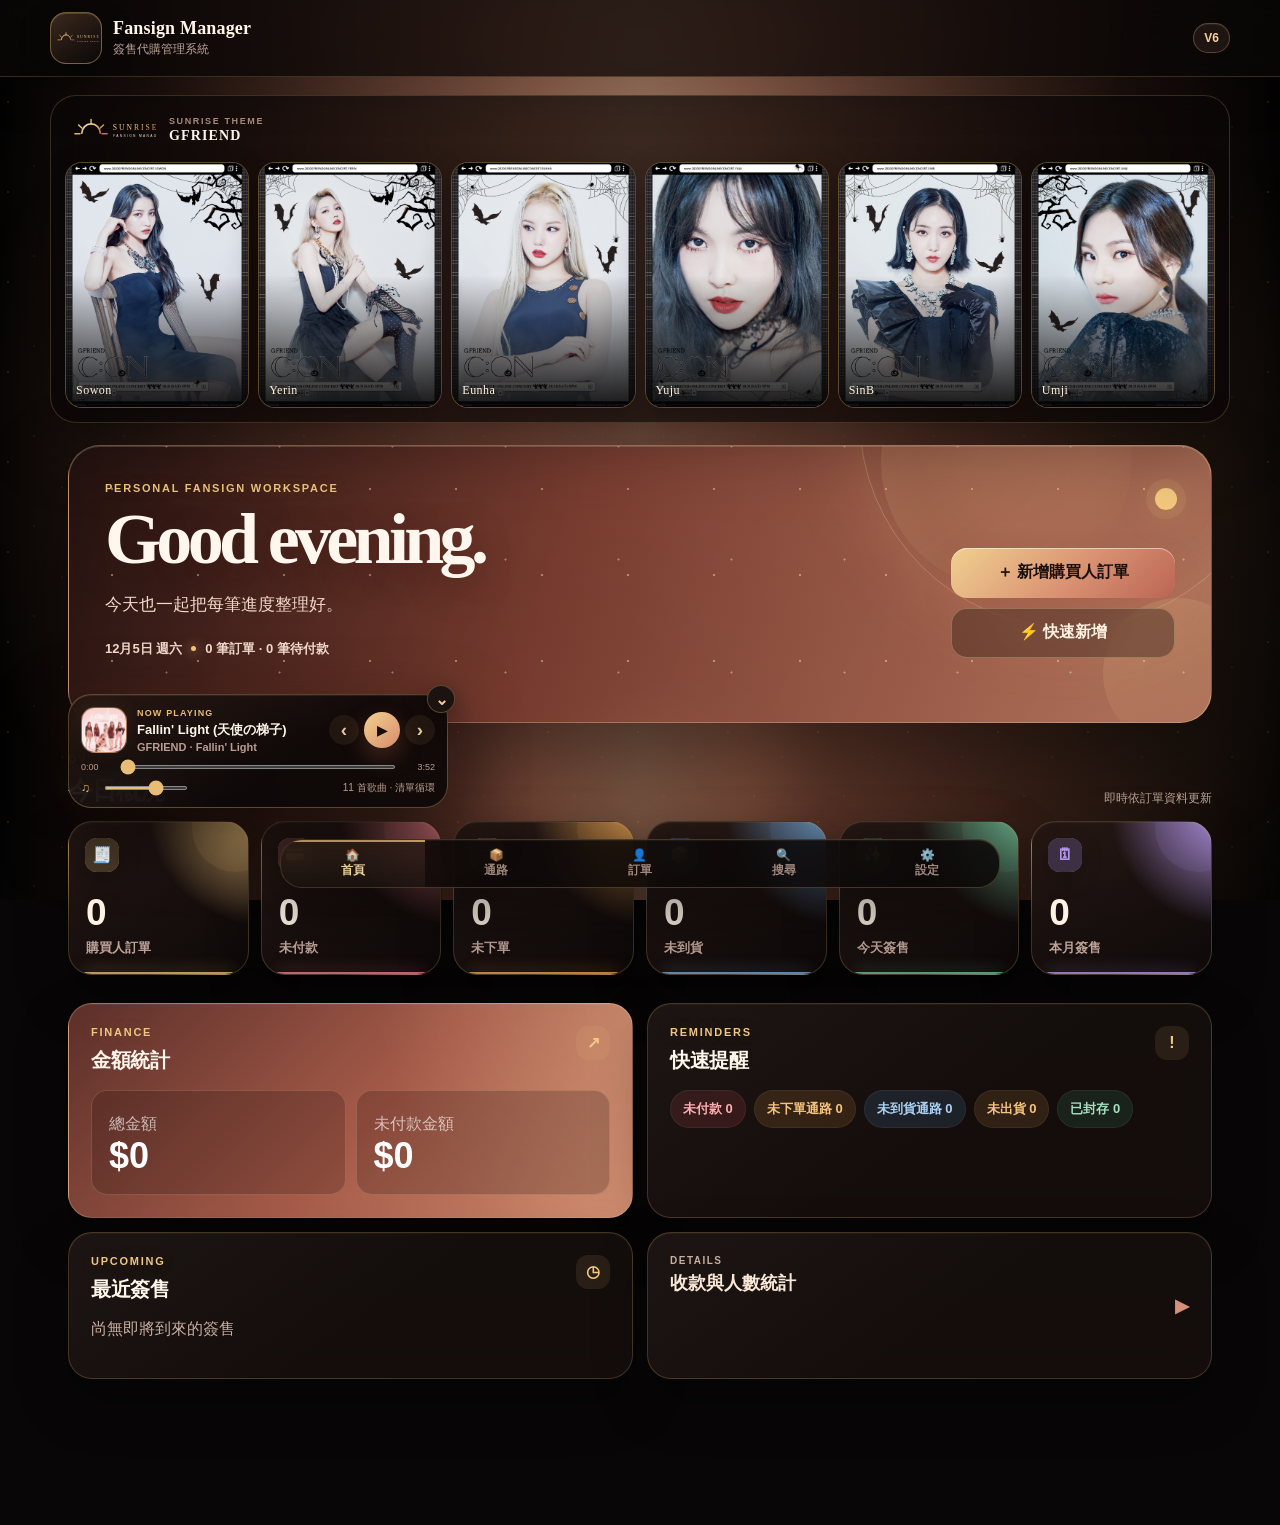
==== commit fbfdd4dd: "Add editable home copy and enable Sunny Summer" ====
--- a/index.html
+++ b/index.html
@@ -38,7 +38,7 @@
   <section id="page-home" class="page active">
     <section class="home-hero" aria-labelledby="homeGreeting">
       <div class="hero-copy">
-        <span class="hero-eyebrow">PERSONAL FANSIGN WORKSPACE</span>
+        <span id="homeEyebrow" class="hero-eyebrow">PERSONAL FANSIGN WORKSPACE</span>
         <h2 id="homeGreeting">Good evening.</h2>
         <p id="homeGreetingMessage">今天也一起把每筆進度整理好。</p>
         <div class="hero-meta">
@@ -272,6 +272,44 @@
             <li>「清空全部資料」無法復原，操作前務必確認已有備份。</li>
           </ul>
         </details>
+      </div>
+    </details>
+
+    <details class="card settings-tree home-copy-settings">
+      <summary>✏️ 首頁文字設定</summary>
+      <div class="settings-tree-body">
+        <p class="muted">修改後會保存在目前網站資料中，日期與訂單統計仍會自動更新。</p>
+        <div class="home-copy-settings-grid">
+          <label class="home-copy-setting-field home-copy-setting-wide">
+            <span>上方小標題</span>
+            <input id="homeEyebrowInput" type="text" placeholder="PERSONAL FANSIGN WORKSPACE" />
+          </label>
+          <label class="home-copy-setting-field">
+            <span>凌晨問候語（00:00–04:59）</span>
+            <input id="homeGreetingLateNightInput" type="text" placeholder="還沒休息嗎？" />
+          </label>
+          <label class="home-copy-setting-field">
+            <span>上午問候語（05:00–11:59）</span>
+            <input id="homeGreetingMorningInput" type="text" placeholder="Good morning." />
+          </label>
+          <label class="home-copy-setting-field">
+            <span>下午問候語（12:00–17:59）</span>
+            <input id="homeGreetingAfternoonInput" type="text" placeholder="Good afternoon." />
+          </label>
+          <label class="home-copy-setting-field">
+            <span>晚上問候語（18:00–23:59）</span>
+            <input id="homeGreetingEveningInput" type="text" placeholder="Good evening." />
+          </label>
+          <label class="home-copy-setting-field home-copy-setting-wide">
+            <span>問候語下方標語</span>
+            <input id="homeGreetingMessageInput" type="text" placeholder="今天也一起把每筆進度整理好。" />
+          </label>
+        </div>
+        <div class="row home-copy-settings-actions">
+          <button class="primary-btn" type="button" onclick="saveHomeHeroSettings()">儲存首頁文字</button>
+          <button class="secondary-btn" type="button" onclick="resetHomeHeroSettings()">恢復預設</button>
+        </div>
+        <p id="homeCopySettingsStatus" class="home-copy-settings-status" role="status" aria-live="polite"></p>
       </div>
     </details>
 
--- a/style.css
+++ b/style.css
@@ -1293,6 +1293,55 @@
 .settings-tree-body {
   padding: 0 16px 16px;
   border-top: 1px solid var(--line);
+}
+
+.home-copy-settings-grid {
+  display: grid;
+  grid-template-columns: repeat(2, minmax(0, 1fr));
+  gap: 12px;
+  margin-top: 14px;
+}
+
+.home-copy-setting-field {
+  display: grid;
+  gap: 7px;
+}
+
+.home-copy-setting-field > span {
+  color: var(--muted);
+  font-size: 13px;
+  font-weight: 800;
+}
+
+.home-copy-setting-field input {
+  width: 100%;
+  margin: 0;
+}
+
+.home-copy-setting-wide {
+  grid-column: 1 / -1;
+}
+
+.home-copy-settings-actions {
+  margin-top: 14px;
+}
+
+.home-copy-settings-status {
+  min-height: 20px;
+  margin: 10px 0 0;
+  color: var(--green);
+  font-size: 13px;
+  font-weight: 800;
+}
+
+@media (max-width: 640px) {
+  .home-copy-settings-grid {
+    grid-template-columns: 1fr;
+  }
+
+  .home-copy-setting-wide {
+    grid-column: auto;
+  }
 }
 
 .home-stats-tree {
